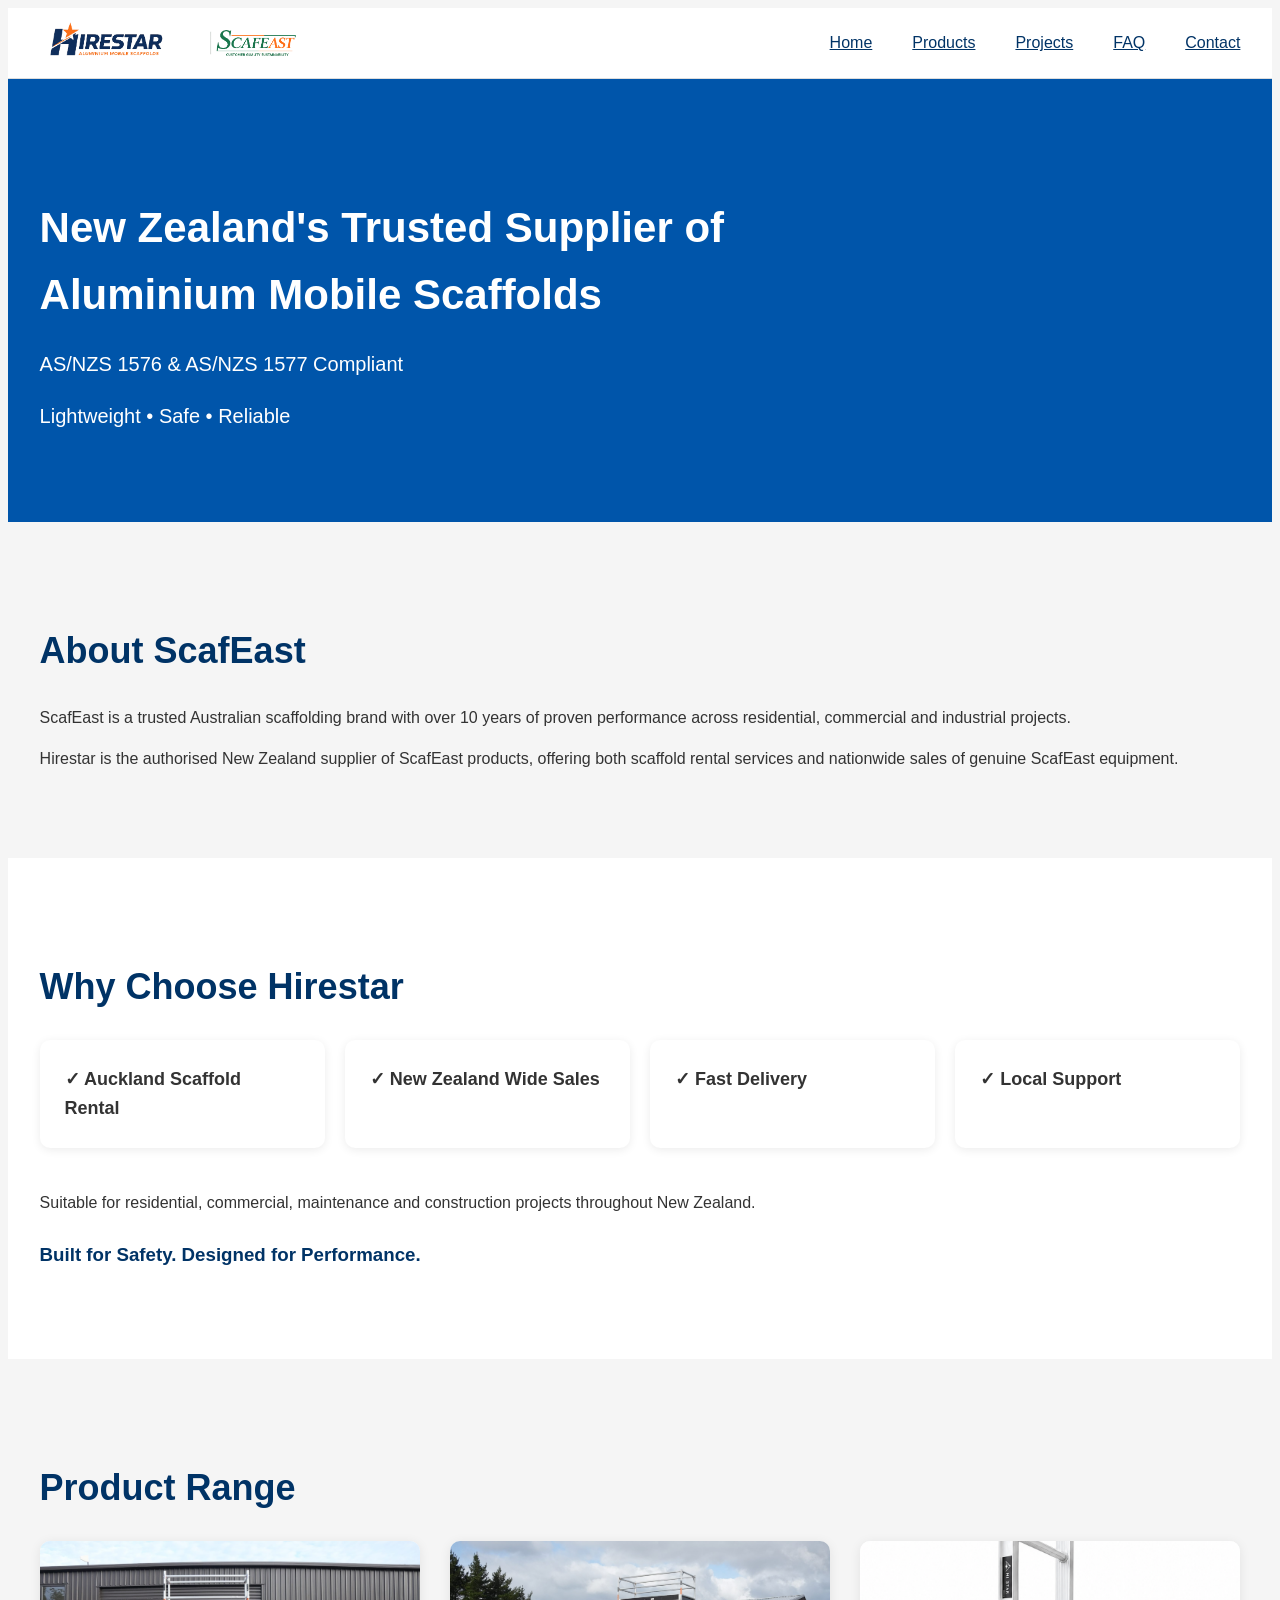
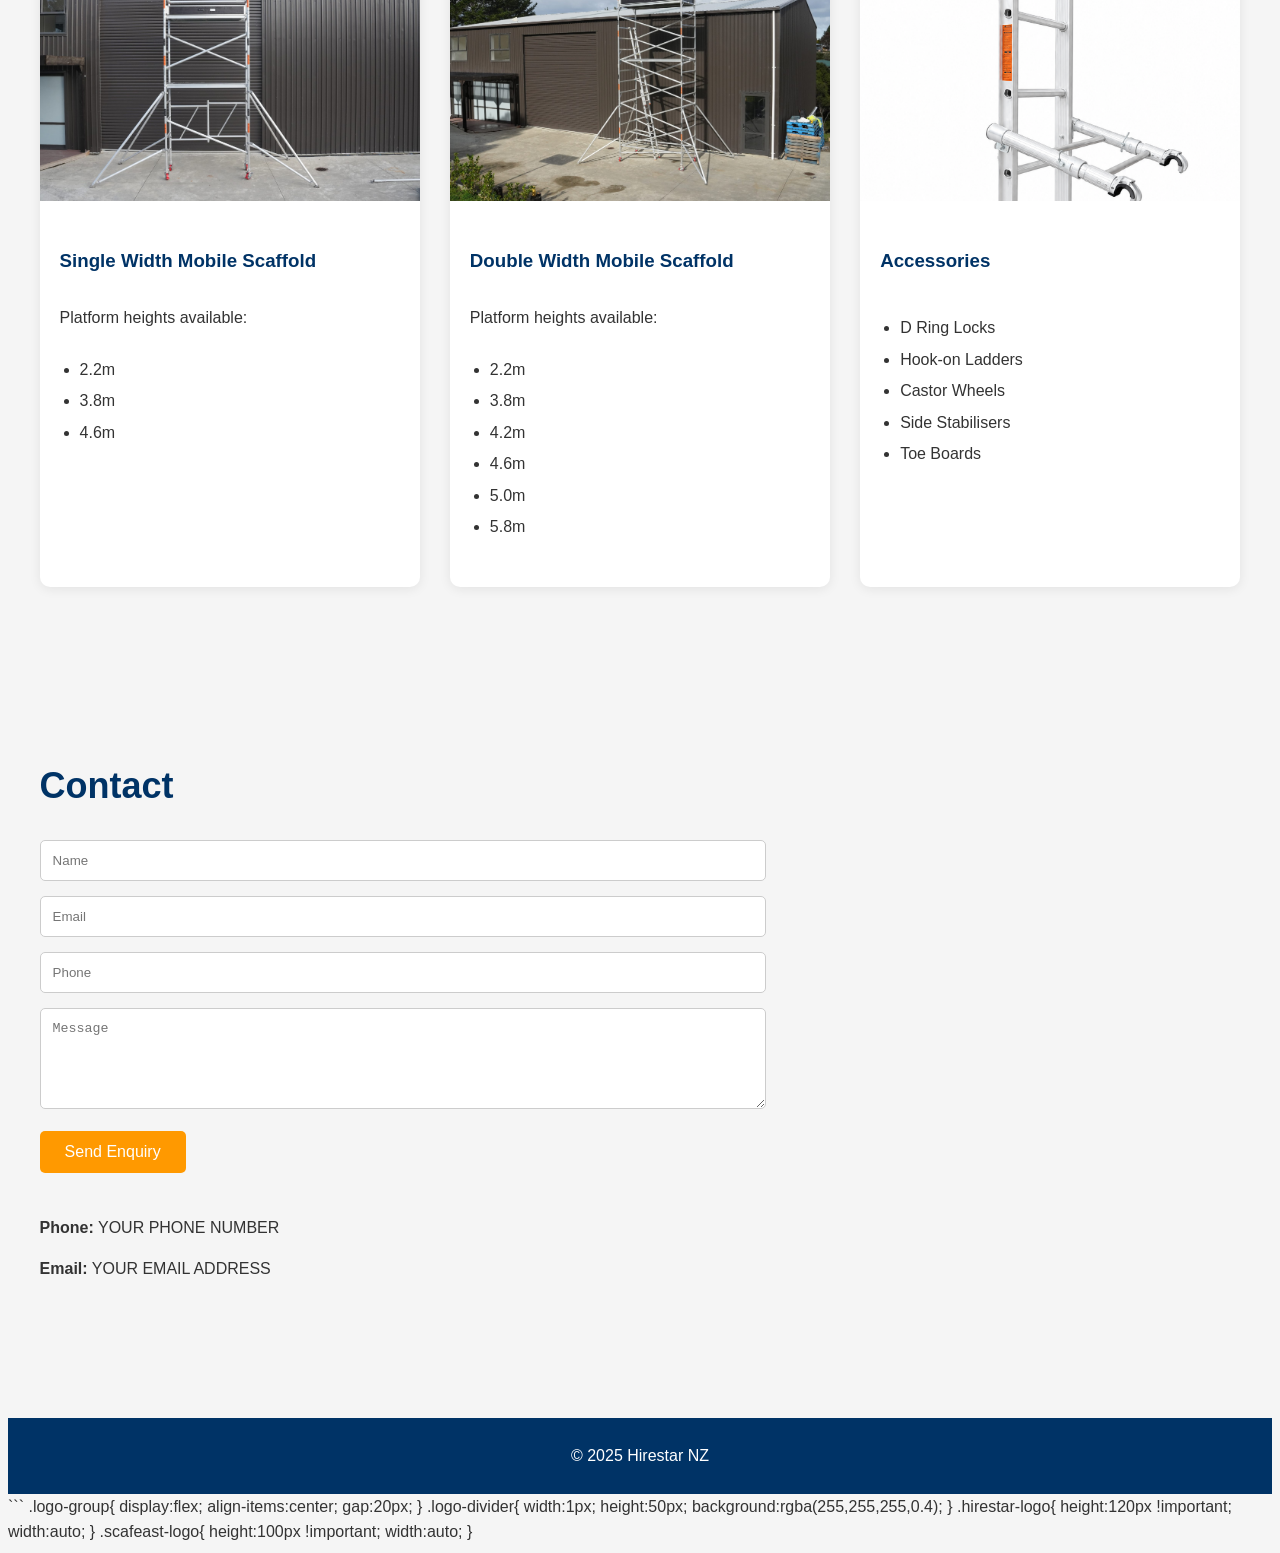
==== index.html @ b9e348c0 "Update index.html" ====
<!DOCTYPE html>
<html lang="en">
<head>
<meta charset="UTF-8">
<meta name="viewport" content="width=device-width, initial-scale=1.0">

<title>Hirestar NZ | Aluminium Mobile Scaffolds</title>

<link rel="stylesheet" href="style.css">

</head>

<body>

<header>
    <div class="container">

       <div class="logo-group">
    <img src="images/Hirestar-logo.png"
         alt="Hirestar"
         class="hirestar-logo">

    <div class="logo-divider"></div>

    <img src="images/ScafEast-logo.png"
         alt="ScafEast"
         class="scafeast-logo">
</div>

        <nav>
            <a href="index.html">Home</a>
            <a href="products-services.html">Products</a>
            <a href="projects.html">Projects</a>
            <a href="faq.html">FAQ</a>
            <a href="contact.html">Contact</a>
        </nav>

    </div>
</header>

<section class="hero">
    <div class="container">

        <h1>
            New Zealand's Trusted Supplier of Aluminium Mobile Scaffolds
        </h1>

        <p>
            AS/NZS 1576 & AS/NZS 1577 Compliant
        </p>

        <p>
            Lightweight • Safe • Reliable
        </p>

    </div>
</section>

<section class="section">

    <div class="container">

        <h2>About ScafEast</h2>

        <p>
            ScafEast is a trusted Australian scaffolding brand with over
            10 years of proven performance across residential,
            commercial and industrial projects.
        </p>

        <p>
            Hirestar is the authorised New Zealand supplier of
            ScafEast products, offering both scaffold rental services
            and nationwide sales of genuine ScafEast equipment.
        </p>

    </div>

</section>

<section class="section light">

    <div class="container">

        <h2>Why Choose Hirestar</h2>

        <div class="card-grid">

            <div class="card">
                ✓ Auckland Scaffold Rental
            </div>

            <div class="card">
                ✓ New Zealand Wide Sales
            </div>

            <div class="card">
                ✓ Fast Delivery
            </div>

            <div class="card">
                ✓ Local Support
            </div>

        </div>

        <br>

        <p>
            Suitable for residential, commercial,
            maintenance and construction projects
            throughout New Zealand.
        </p>

        <h3>
            Built for Safety. Designed for Performance.
        </h3>

    </div>

</section>

<section class="section">

    <div class="container">

        <h2>Product Range</h2>

        <div class="product-grid">

            <div class="product-card">

                <img src="Single Width Mobile Scaffolds.jpg"
                     alt="Single Width Mobile Scaffold">

                <h3>Single Width Mobile Scaffold</h3>

                <p>Platform heights available:</p>

                <ul>
                    <li>2.2m</li>
                    <li>3.8m</li>
                    <li>4.6m</li>
                </ul>

            </div>

            <div class="product-card">

                <img src="Double Width Mobile Scaffolds.jpg"
                     alt="Double Width Mobile Scaffold">

                <h3>Double Width Mobile Scaffold</h3>

                <p>Platform heights available:</p>

                <ul>
                    <li>2.2m</li>
                    <li>3.8m</li>
                    <li>4.2m</li>
                    <li>4.6m</li>
                    <li>5.0m</li>
                    <li>5.8m</li>
                </ul>

            </div>

            <div class="product-card">

                <img src="Scaffold Accessories.png"
                     alt="Scaffold Accessories">

                <h3>Accessories</h3>

                <ul>
                    <li>D Ring Locks</li>
                    <li>Hook-on Ladders</li>
                    <li>Castor Wheels</li>
                    <li>Side Stabilisers</li>
                    <li>Toe Boards</li>
                </ul>

            </div>

        </div>

    </div>

</section>

<section class="section">

    <div class="container">

        <h2>Contact</h2>

        <form>

            <input type="text"
                   placeholder="Name">

            <input type="email"
                   placeholder="Email">

            <input type="tel"
                   placeholder="Phone">

            <textarea
                rows="5"
                placeholder="Message"></textarea>

            <button type="submit">
                Send Enquiry
            </button>

        </form>

        <br>

        <p><strong>Phone:</strong> YOUR PHONE NUMBER</p>

        <p><strong>Email:</strong> YOUR EMAIL ADDRESS</p>

    </div>

</section>

<footer>
    <div class="container">
        © 2025 Hirestar NZ
    </div>
</footer>

</body>
</html>
```
.logo-group{
    display:flex;
    align-items:center;
    gap:20px;
}

.logo-divider{
    width:1px;
    height:50px;
    background:rgba(255,255,255,0.4);
}

.hirestar-logo{
    height:120px !important;
    width:auto;
}

.scafeast-logo{
    height:100px !important;
    width:auto;
}
---- style.css ----
```css
*{
    margin:0;
    padding:0;
    box-sizing:border-box;
}

body{
    font-family:Arial, Helvetica, sans-serif;
    background:#f5f5f5;
    color:#333;
    line-height:1.6;
}

.container{
    width:95%;
    max-width:1400px;
    margin:auto;
}

/* HEADER */

header{
    background:white;
    border-bottom:1px solid #ddd;
}

header .container{
    display:flex;
    justify-content:space-between;
    align-items:center;
    flex-wrap:wrap;
    header .container{
    padding-left:0;
}
}


.logo-group{
    display:flex;
    align-items:center;
    gap:20px;
}

.logo-divider{
    width:1px;
    height:50px;
    background:rgba(255,255,255,0.4);
}

.hirestar-logo{
    height:70px;
    width:auto;
}

.scafeast-logo{
    height:60px;
    width:auto;
}
nav{
    display:flex;
    gap:40px;
    margin-left:auto;
}

nav a{
    color:#003366;
}

nav a:hover{
    color:#ff9900;
}

/* HERO */

.hero{
    background:#0055aa;
    color:white;
    padding:80px 0;
}

.hero h1{
    font-size:42px;
    margin-bottom:20px;
    max-width:900px;
}

.hero p{
    font-size:20px;
    margin-bottom:10px;
}

/* SECTIONS */

.section{
    padding:70px 0;
}

.section h2{
    font-size:36px;
    margin-bottom:25px;
    color:#003366;
}

.section h3{
    margin-top:25px;
    color:#003366;
}

.light{
    background:white;
}

/* WHY CHOOSE */

.card-grid{
    display:grid;
    grid-template-columns:repeat(auto-fit,minmax(240px,1fr));
    gap:20px;
    margin-top:25px;
}

.card{
    background:white;
    padding:25px;
    border-radius:10px;
    box-shadow:0 2px 10px rgba(0,0,0,.08);
    font-size:18px;
    font-weight:bold;
}

/* PRODUCTS */

.product-grid{
    display:grid;
    grid-template-columns:repeat(auto-fit,minmax(320px,1fr));
    gap:30px;
}

.product-card{
    background:white;
    border-radius:10px;
    overflow:hidden;
    box-shadow:0 2px 12px rgba(0,0,0,.08);
}

.product-card img{
    width:100%;
    height:260px;
    object-fit:cover;
    display:block;
}

.product-card h3{
    padding:20px 20px 10px;
}

.product-card p{
    padding:0 20px;
}

.product-card ul{
    padding:10px 40px 25px;
}

.product-card li{
    margin-bottom:6px;
}

/* CONTACT */

form{
    max-width:700px;
}

input,
textarea{
    width:100%;
    padding:12px;
    margin-bottom:15px;
    border:1px solid #ccc;
    border-radius:5px;
}

button{
    background:#ff9900;
    color:white;
    border:none;
    padding:12px 25px;
    border-radius:5px;
    cursor:pointer;
    font-size:16px;
}

button:hover{
    background:#e68a00;
}

/* FOOTER */

footer{
    background:#003366;
    color:white;
    text-align:center;
    padding:25px;
    margin-top:50px;
}

/* MOBILE */

@media(max-width:768px){

    header .container{
        flex-direction:column;
        gap:15px;
    }

    nav{
        flex-wrap:wrap;
        justify-content:center;
    }

    .hero{
        padding:60px 0;
    }

    .hero h1{
        font-size:30px;
    }

    .hero p{
        font-size:18px;
    }

    .section h2{
        font-size:28px;
    }

    .logo img{
        height:55px;
    }

}
```
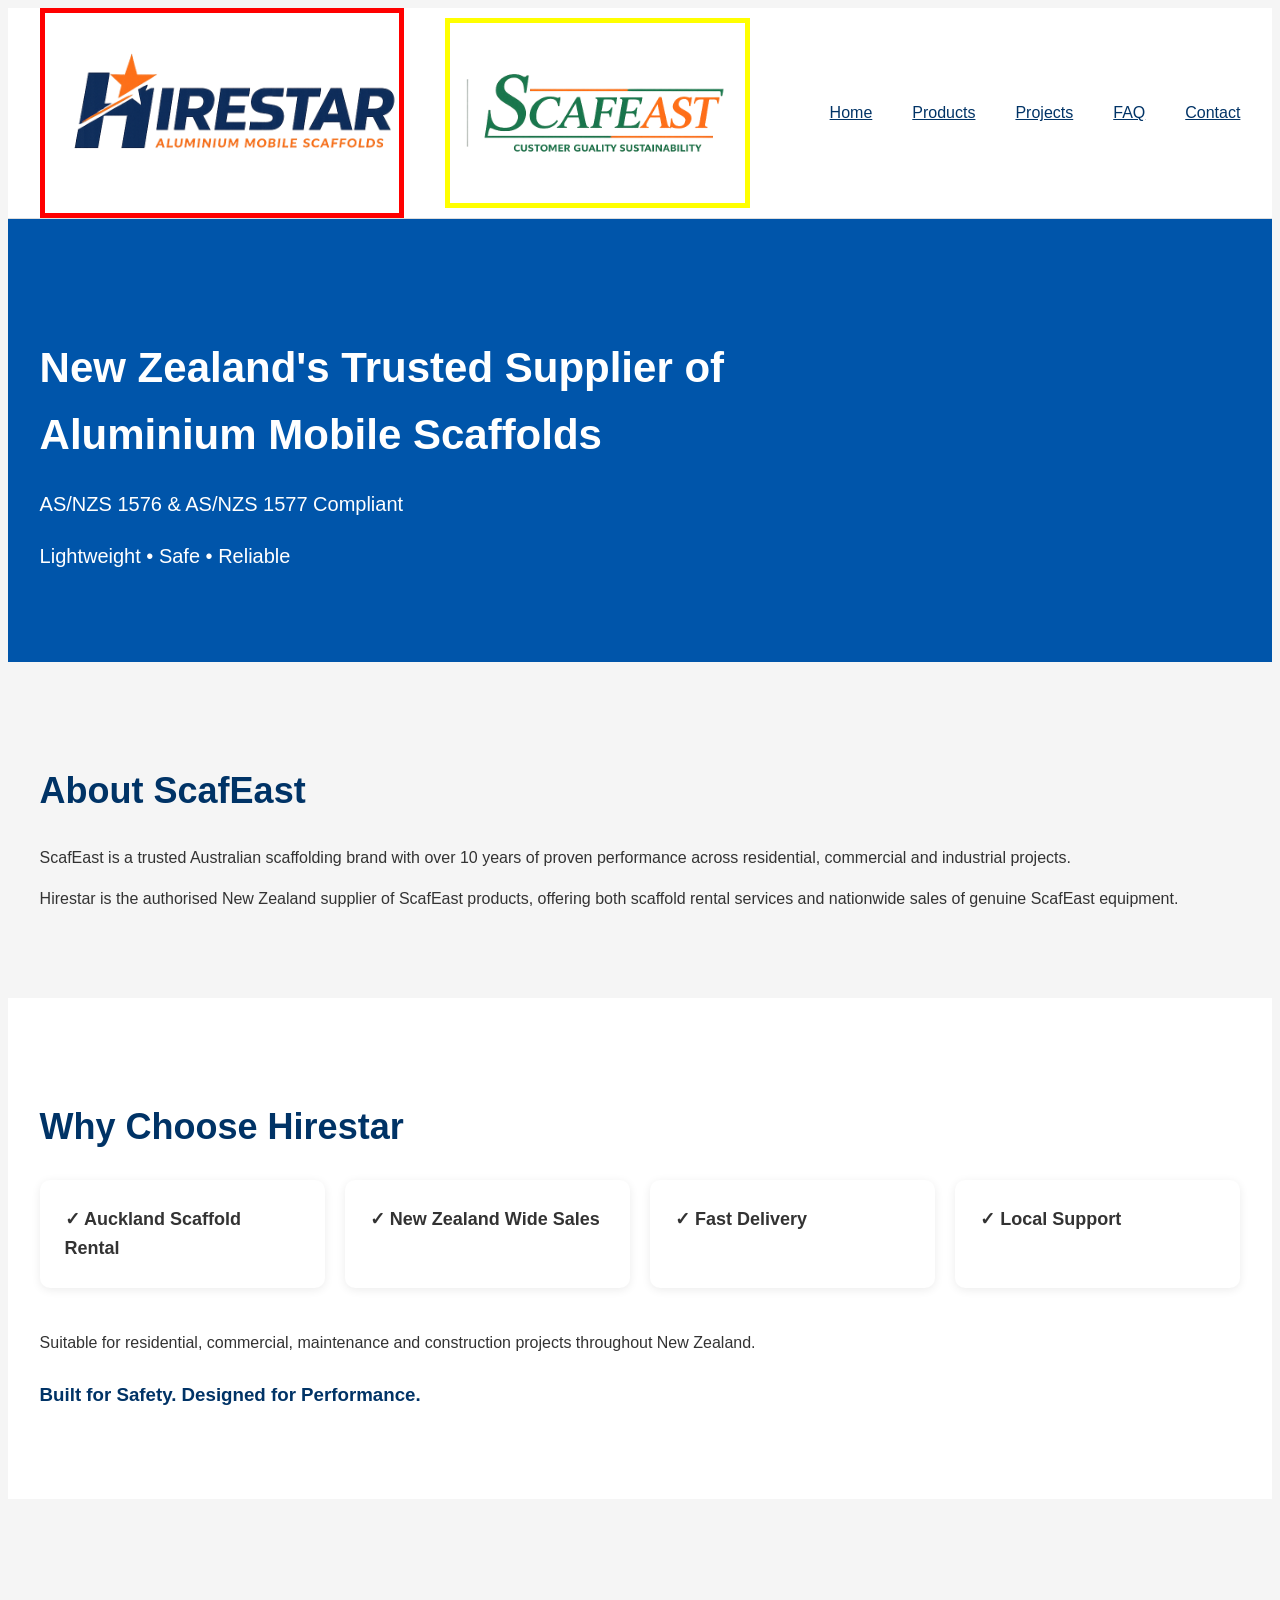
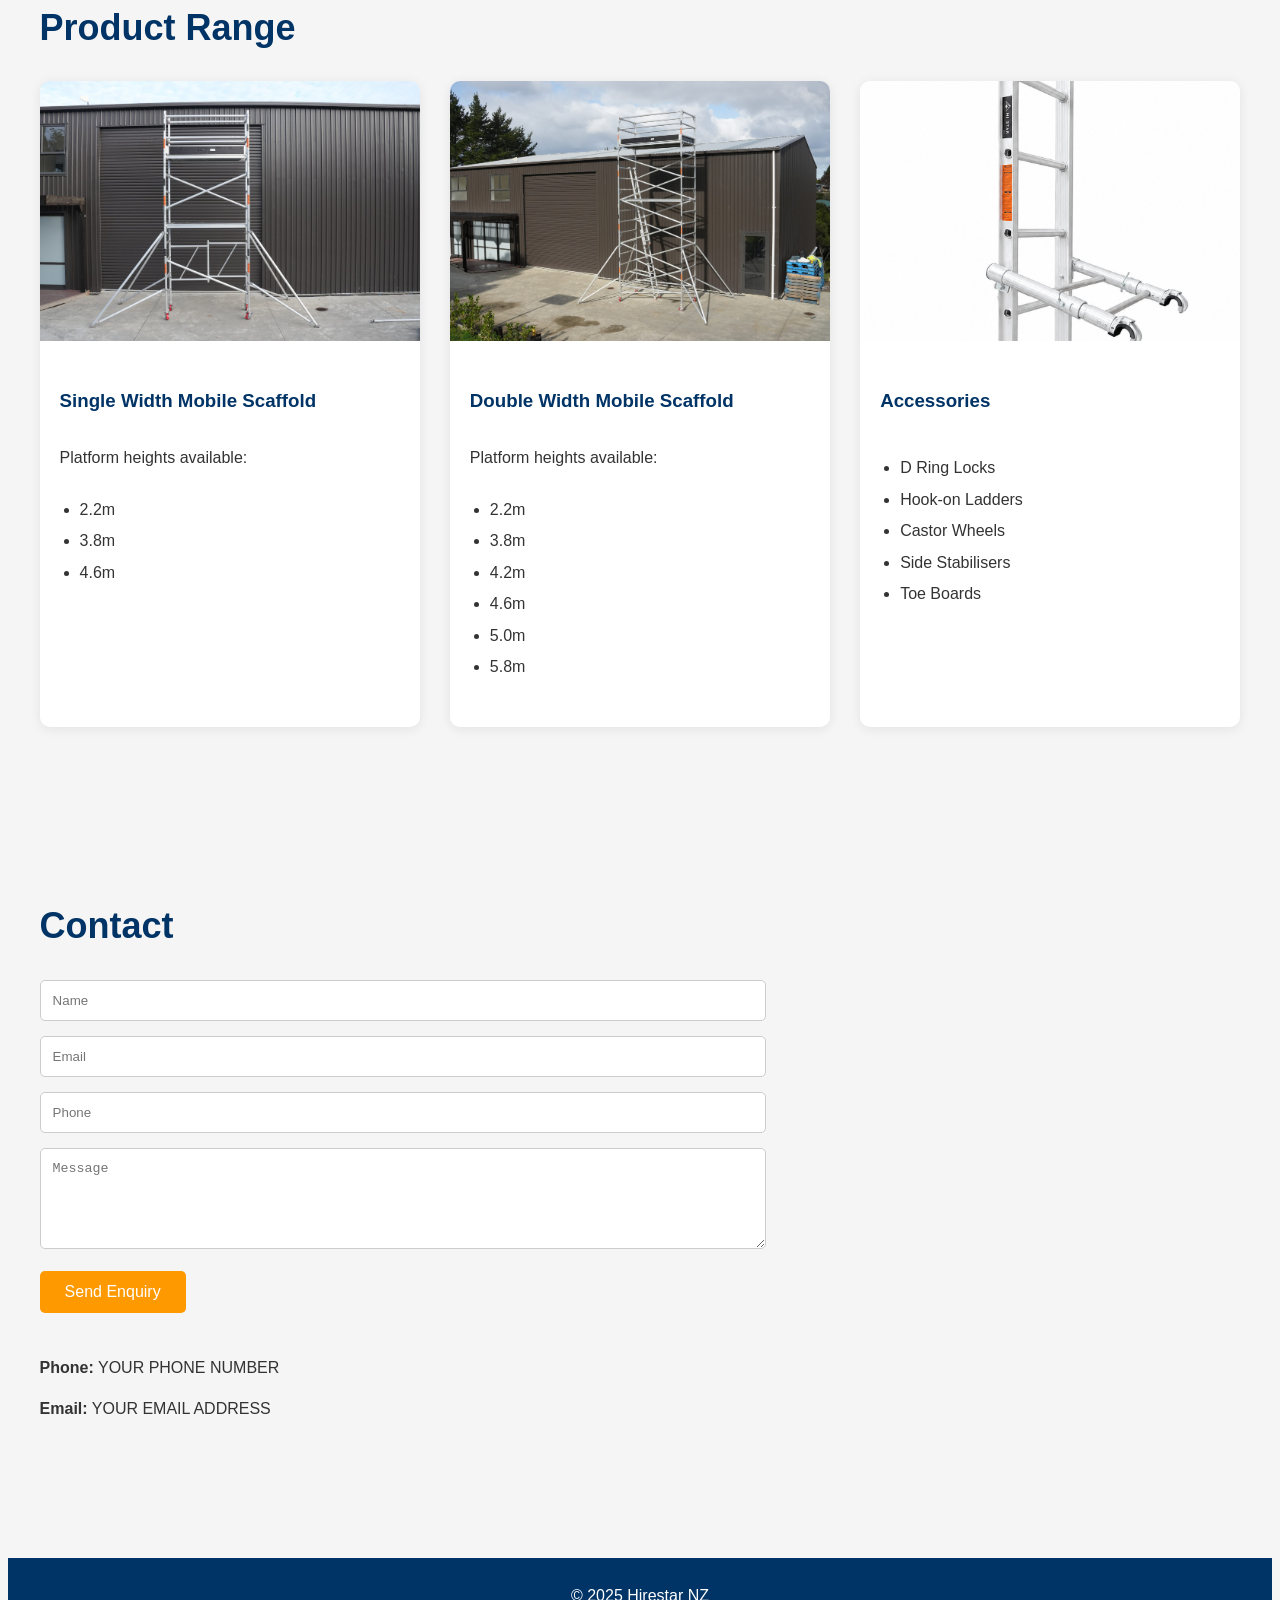
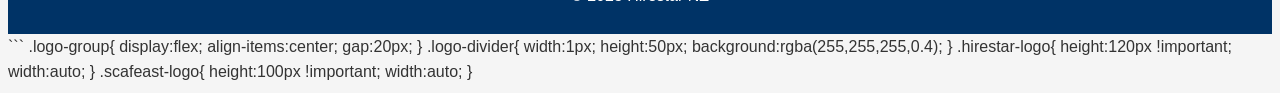
==== commit d4ef5cc8: "Update index.html" ====
--- a/index.html
+++ b/index.html
@@ -18,14 +18,16 @@
 
        <div class="logo-group">
     <img src="images/Hirestar-logo.png"
-         alt="Hirestar"
-         class="hirestar-logo">
+     alt="Hirestar"
+     class="hirestar-logo"
+     style="height:200px;border:5px solid red;">
 
     <div class="logo-divider"></div>
 
     <img src="images/ScafEast-logo.png"
-         alt="ScafEast"
-         class="scafeast-logo">
+     alt="ScafEast"
+     class="scafeast-logo"
+     style="height:180px;border:5px solid yellow;">
 </div>
 
         <nav>
--- a/style.css
+++ b/style.css
@@ -242,3 +242,26 @@
 
 }
 ```
+/* Logo Group */
+
+.logo-group{
+    display:flex;
+    align-items:center;
+    gap:20px;
+}
+
+.logo-divider{
+    width:1px;
+    height:60px;
+    background:rgba(255,255,255,0.5);
+}
+
+.hirestar-logo{
+    height:90px;
+    width:auto;
+}
+
+.scafeast-logo{
+    height:80px;
+    width:auto;
+}
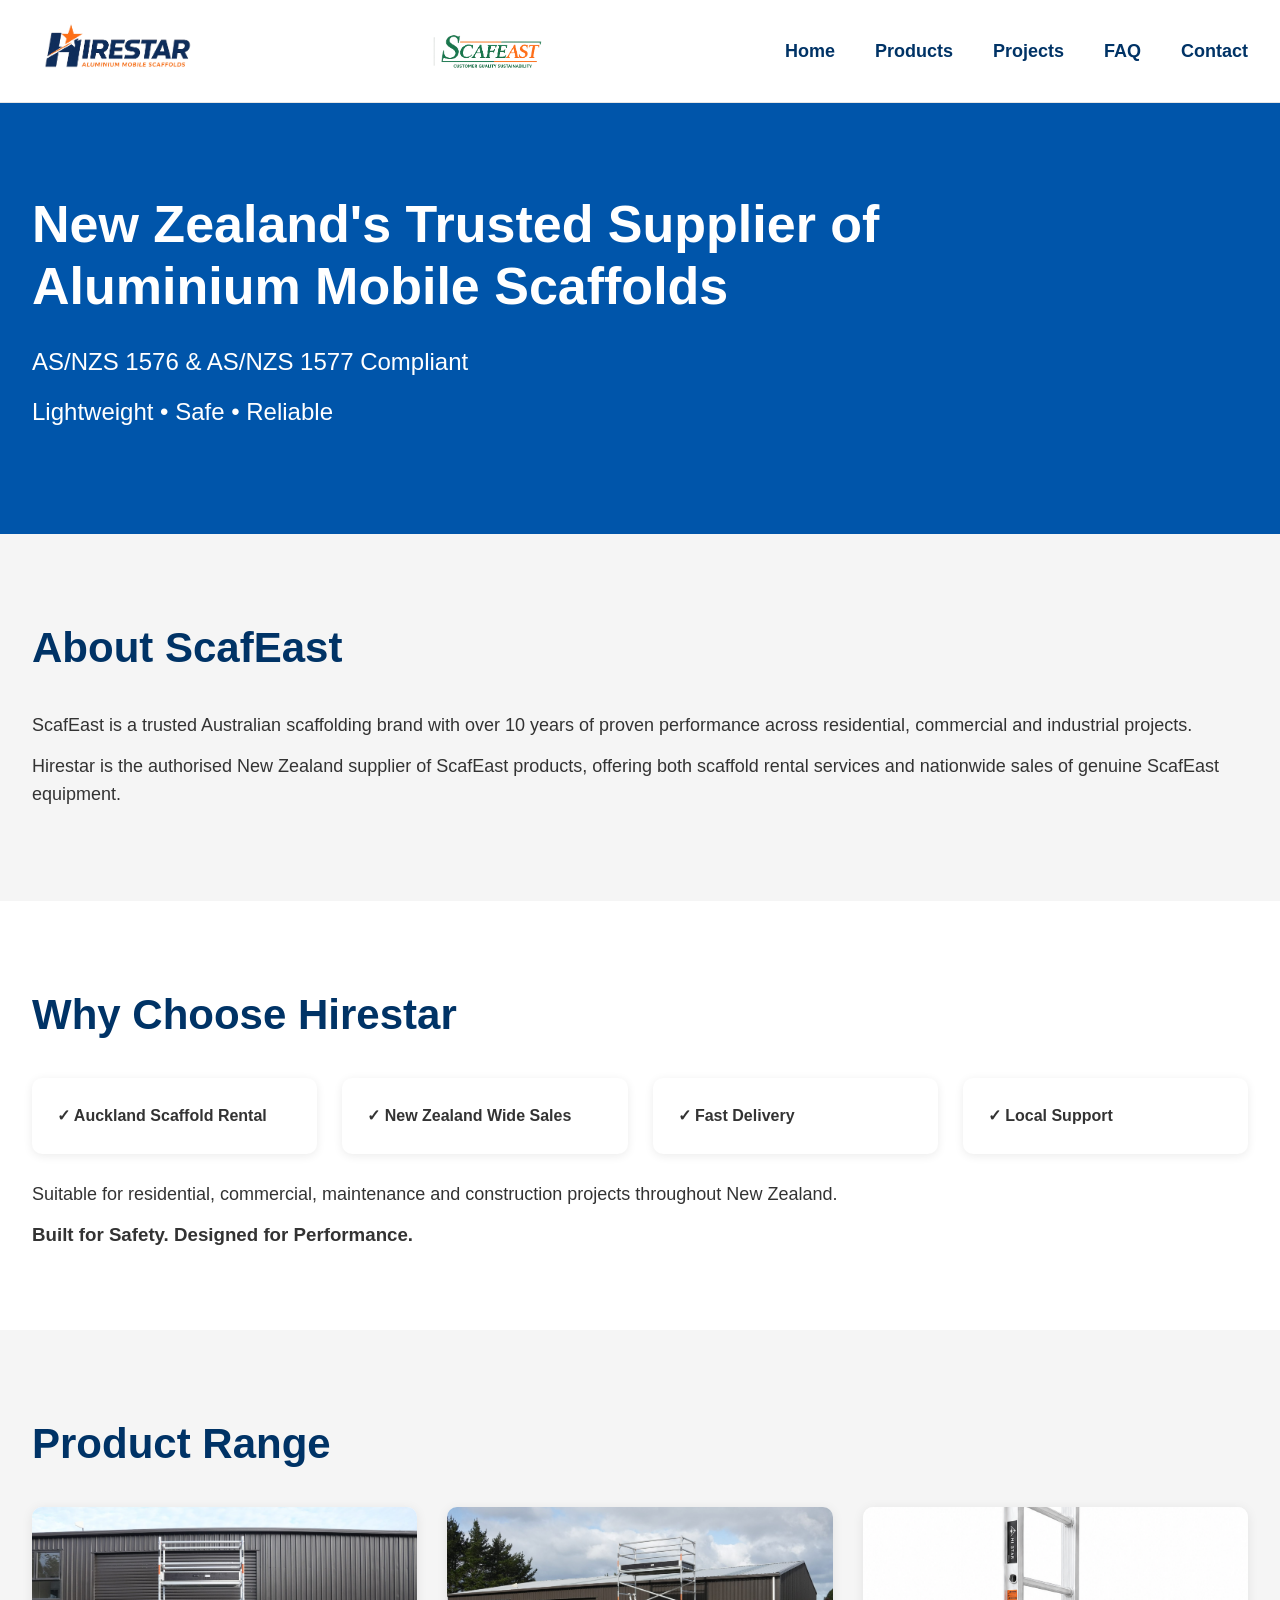
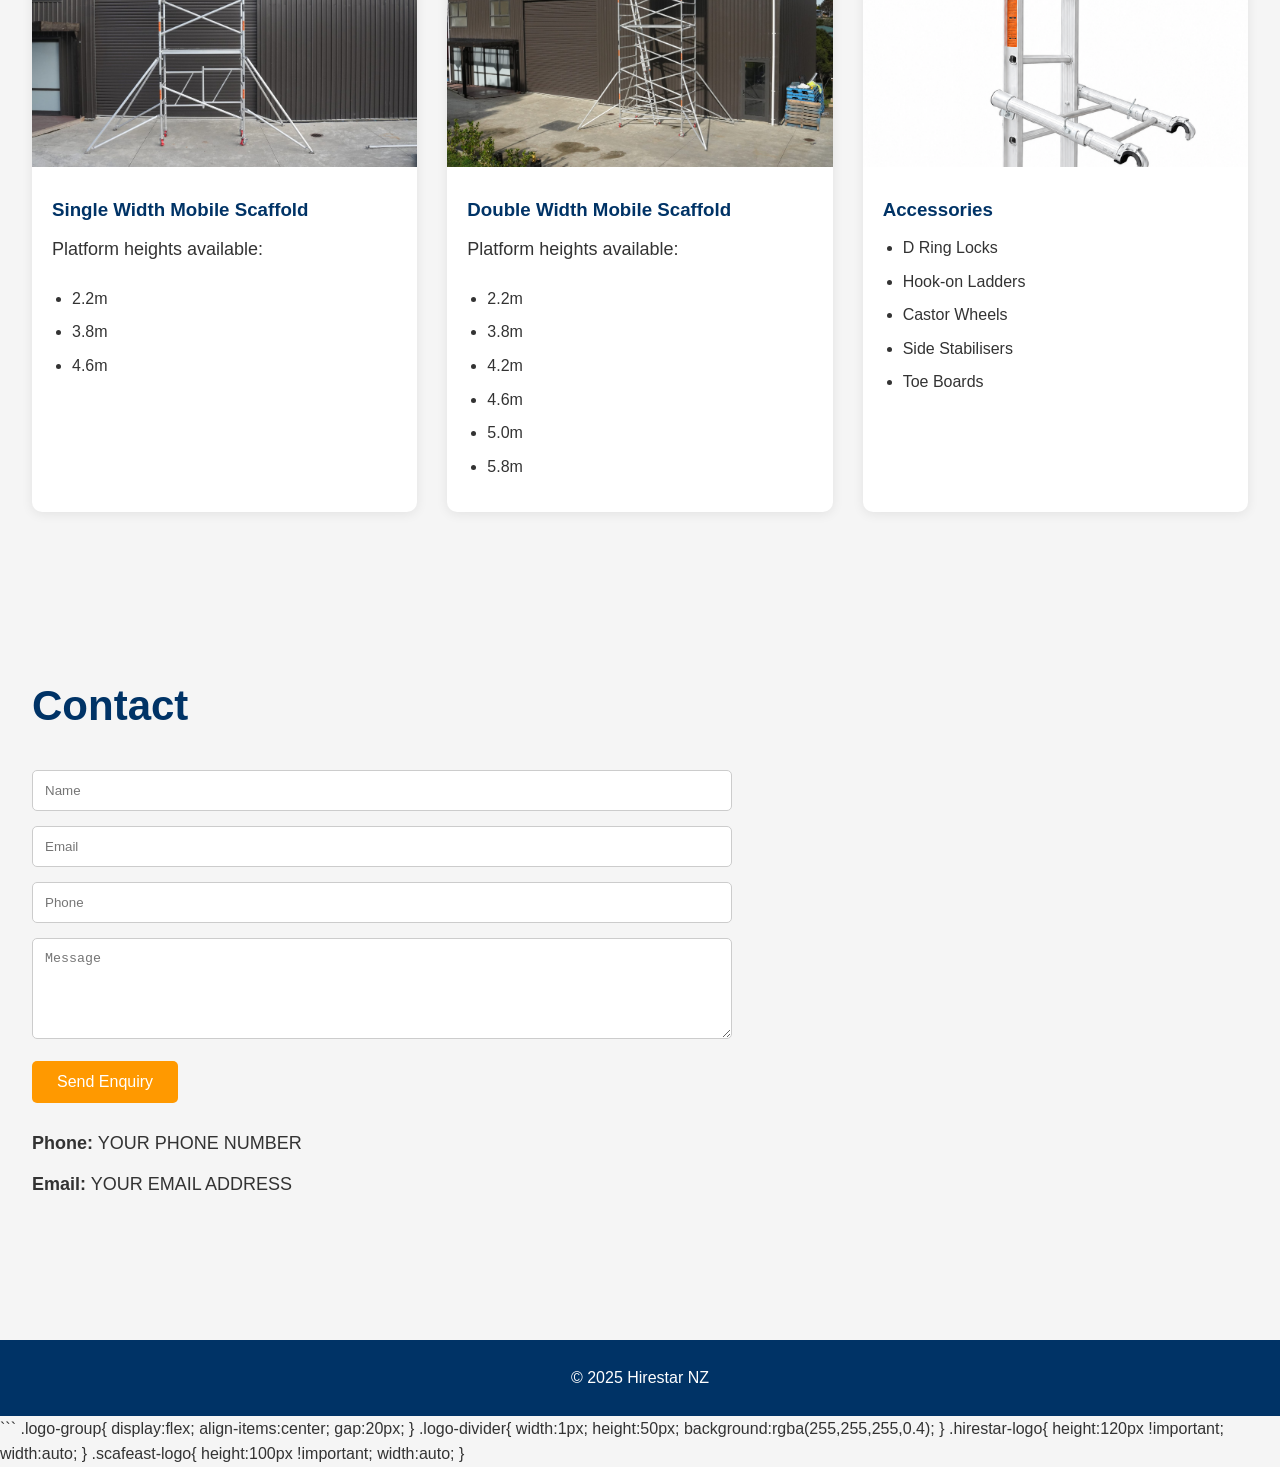
==== commit 62fd37f5: "Update index.html" ====
--- a/index.html
+++ b/index.html
@@ -20,14 +20,13 @@
     <img src="images/Hirestar-logo.png"
      alt="Hirestar"
      class="hirestar-logo"
-     style="height:200px;border:5px solid red;">
 
     <div class="logo-divider"></div>
 
     <img src="images/ScafEast-logo.png"
      alt="ScafEast"
      class="scafeast-logo"
-     style="height:180px;border:5px solid yellow;">
+
 </div>
 
         <nav>
--- a/style.css
+++ b/style.css
@@ -1,4 +1,3 @@
-```css
 *{
     margin:0;
     padding:0;
@@ -14,110 +13,122 @@
 
 .container{
     width:95%;
-    max-width:1400px;
-    margin:auto;
-}
-
-/* HEADER */
+    max-width:1600px;
+    margin:0 auto;
+}
+
+/* =====================
+   HEADER
+===================== */
 
 header{
-    background:white;
-    border-bottom:1px solid #ddd;
+    background:#ffffff;
+    border-bottom:1px solid #e5e5e5;
+    padding:6px 0;
 }
 
 header .container{
     display:flex;
+    align-items:center;
     justify-content:space-between;
-    align-items:center;
-    flex-wrap:wrap;
-    header .container{
-    padding-left:0;
-}
-}
-
+}
 
 .logo-group{
     display:flex;
     align-items:center;
-    gap:20px;
+    gap:15px;
+}
+
+.hirestar-logo{
+    height:90px;
+    width:auto;
+}
+
+.scafeast-logo{
+    height:75px;
+    width:auto;
 }
 
 .logo-divider{
     width:1px;
     height:50px;
-    background:rgba(255,255,255,0.4);
-}
-
-.hirestar-logo{
-    height:70px;
-    width:auto;
-}
-
-.scafeast-logo{
-    height:60px;
-    width:auto;
-}
+    background:#cccccc;
+}
+
+/* =====================
+   NAVIGATION
+===================== */
+
 nav{
     display:flex;
     gap:40px;
-    margin-left:auto;
 }
 
 nav a{
     color:#003366;
+    text-decoration:none;
+    font-weight:600;
+    font-size:18px;
 }
 
 nav a:hover{
     color:#ff9900;
 }
 
-/* HERO */
+/* =====================
+   HERO
+===================== */
 
 .hero{
     background:#0055aa;
     color:white;
+    padding:90px 0;
+}
+
+.hero h1{
+    font-size:52px;
+    line-height:1.2;
+    margin-bottom:25px;
+    max-width:900px;
+}
+
+.hero p{
+    font-size:24px;
+    margin-bottom:12px;
+}
+
+/* =====================
+   CONTENT SECTIONS
+===================== */
+
+.section{
     padding:80px 0;
 }
 
-.hero h1{
+.section h2{
     font-size:42px;
-    margin-bottom:20px;
-    max-width:900px;
-}
-
-.hero p{
-    font-size:20px;
-    margin-bottom:10px;
-}
-
-/* SECTIONS */
-
-.section{
-    padding:70px 0;
-}
-
-.section h2{
-    font-size:36px;
-    margin-bottom:25px;
     color:#003366;
-}
-
-.section h3{
-    margin-top:25px;
-    color:#003366;
+    margin-bottom:30px;
+}
+
+.section p{
+    font-size:18px;
+    margin-bottom:12px;
 }
 
 .light{
     background:white;
 }
 
-/* WHY CHOOSE */
+/* =====================
+   WHY CHOOSE US
+===================== */
 
 .card-grid{
     display:grid;
-    grid-template-columns:repeat(auto-fit,minmax(240px,1fr));
-    gap:20px;
-    margin-top:25px;
+    grid-template-columns:repeat(auto-fit,minmax(250px,1fr));
+    gap:25px;
+    margin-top:30px;
 }
 
 .card{
@@ -125,11 +136,12 @@
     padding:25px;
     border-radius:10px;
     box-shadow:0 2px 10px rgba(0,0,0,.08);
-    font-size:18px;
-    font-weight:bold;
-}
-
-/* PRODUCTS */
+    font-weight:600;
+}
+
+/* =====================
+   PRODUCTS
+===================== */
 
 .product-grid{
     display:grid;
@@ -148,26 +160,28 @@
     width:100%;
     height:260px;
     object-fit:cover;
-    display:block;
 }
 
 .product-card h3{
+    color:#003366;
     padding:20px 20px 10px;
 }
 
 .product-card p{
-    padding:0 20px;
+    padding:0 20px 10px;
 }
 
 .product-card ul{
-    padding:10px 40px 25px;
+    padding:0 40px 25px;
 }
 
 .product-card li{
-    margin-bottom:6px;
-}
-
-/* CONTACT */
+    margin-bottom:8px;
+}
+
+/* =====================
+   CONTACT
+===================== */
 
 form{
     max-width:700px;
@@ -177,9 +191,9 @@
 textarea{
     width:100%;
     padding:12px;
-    margin-bottom:15px;
     border:1px solid #ccc;
     border-radius:5px;
+    margin-bottom:15px;
 }
 
 button{
@@ -196,7 +210,9 @@
     background:#e68a00;
 }
 
-/* FOOTER */
+/* =====================
+   FOOTER
+===================== */
 
 footer{
     background:#003366;
@@ -206,7 +222,9 @@
     margin-top:50px;
 }
 
-/* MOBILE */
+/* =====================
+   MOBILE
+===================== */
 
 @media(max-width:768px){
 
@@ -218,6 +236,19 @@
     nav{
         flex-wrap:wrap;
         justify-content:center;
+        gap:20px;
+    }
+
+    .hirestar-logo{
+        height:65px;
+    }
+
+    .scafeast-logo{
+        height:55px;
+    }
+
+    .logo-divider{
+        height:35px;
     }
 
     .hero{
@@ -225,7 +256,7 @@
     }
 
     .hero h1{
-        font-size:30px;
+        font-size:34px;
     }
 
     .hero p{
@@ -233,35 +264,6 @@
     }
 
     .section h2{
-        font-size:28px;
-    }
-
-    .logo img{
-        height:55px;
-    }
-
-}
-```
-/* Logo Group */
-
-.logo-group{
-    display:flex;
-    align-items:center;
-    gap:20px;
-}
-
-.logo-divider{
-    width:1px;
-    height:60px;
-    background:rgba(255,255,255,0.5);
-}
-
-.hirestar-logo{
-    height:90px;
-    width:auto;
-}
-
-.scafeast-logo{
-    height:80px;
-    width:auto;
-}
+        font-size:30px;
+    }
+}
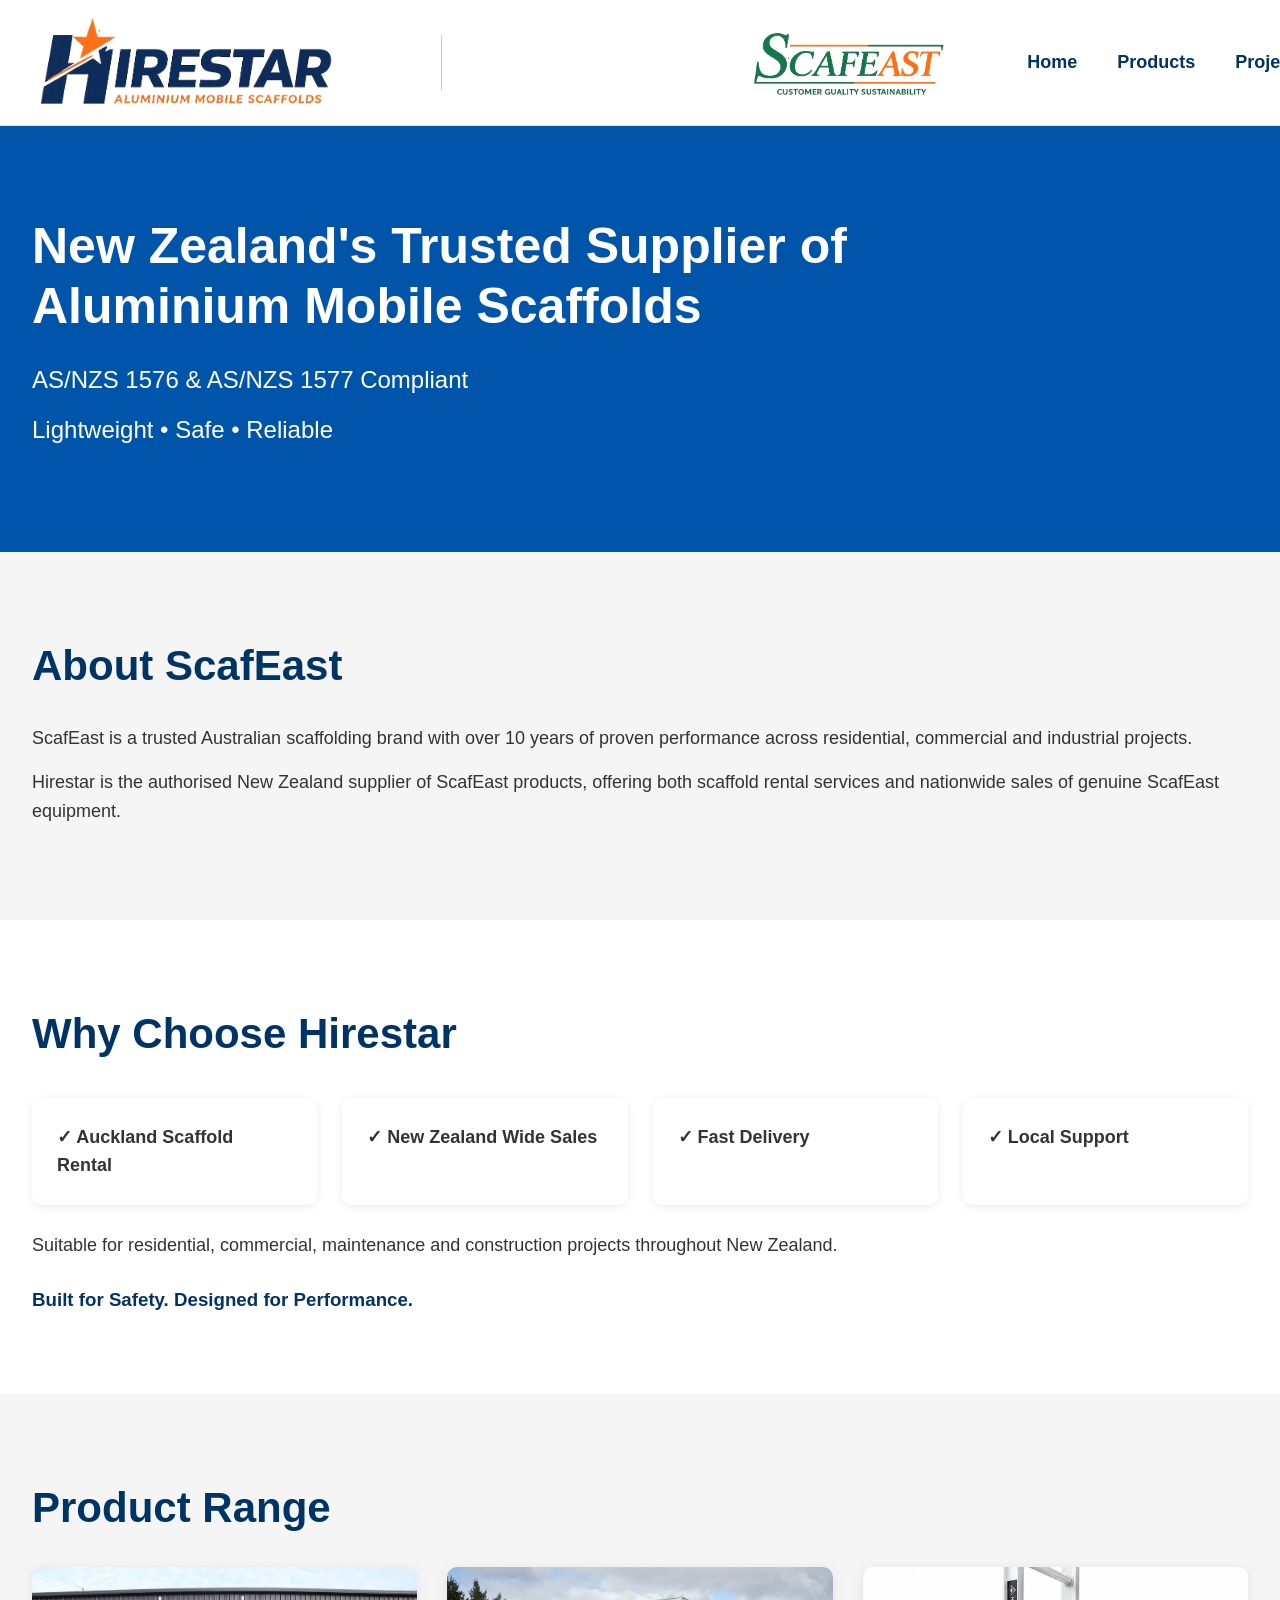
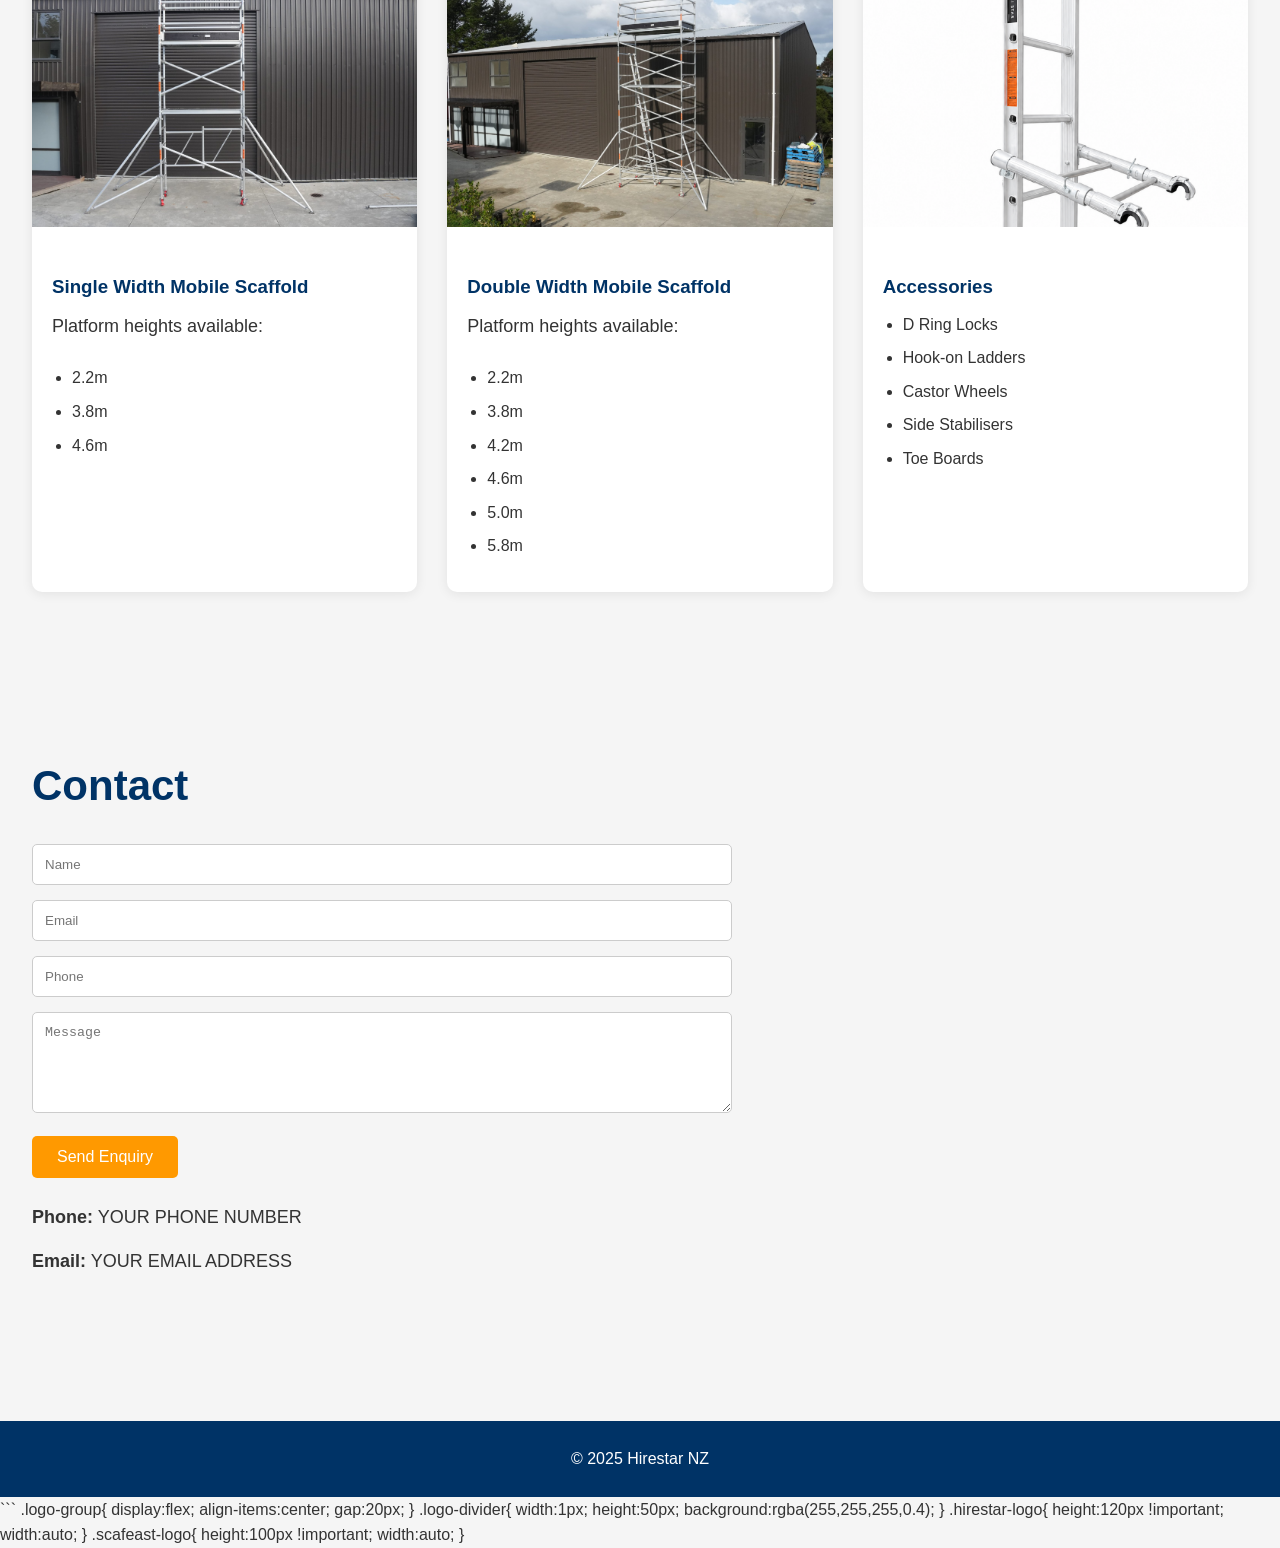
==== commit a3db94f7: "Update index.html" ====
--- a/index.html
+++ b/index.html
@@ -16,16 +16,19 @@
 <header>
     <div class="container">
 
-       <div class="logo-group">
+      <div class="logo-group">
+
     <img src="images/Hirestar-logo.png"
-     alt="Hirestar"
-     class="hirestar-logo"
+         alt="Hirestar"
+         class="hirestar-logo">
 
     <div class="logo-divider"></div>
 
+    <div style="width:100px;"></div>
+
     <img src="images/ScafEast-logo.png"
-     alt="ScafEast"
-     class="scafeast-logo"
+         alt="ScafEast"
+         class="scafeast-logo">
 
 </div>
 
--- a/style.css
+++ b/style.css
@@ -24,44 +24,47 @@
 header{
     background:#ffffff;
     border-bottom:1px solid #e5e5e5;
-    padding:6px 0;
+    padding:15px 0;
 }
 
 header .container{
     display:flex;
     align-items:center;
-    justify-content:space-between;
-}
+    justify-content:flex-start;
+}
+
+/* LOGOS */
 
 .logo-group{
     display:flex;
     align-items:center;
-    gap:15px;
+    gap:100px;
+    flex-shrink:0;
 }
 
 .hirestar-logo{
-    height:90px;
+    height:95px;
     width:auto;
 }
 
 .scafeast-logo{
-    height:75px;
+    height:70px;
     width:auto;
 }
 
 .logo-divider{
     width:1px;
-    height:50px;
+    height:55px;
     background:#cccccc;
-}
-
-/* =====================
-   NAVIGATION
-===================== */
+    margin:0 8px;
+}
+
+/* NAVIGATION */
 
 nav{
     display:flex;
     gap:40px;
+    margin-left:80px;
 }
 
 nav a{
@@ -69,6 +72,7 @@
     text-decoration:none;
     font-weight:600;
     font-size:18px;
+    transition:0.3s;
 }
 
 nav a:hover{
@@ -86,7 +90,7 @@
 }
 
 .hero h1{
-    font-size:52px;
+    font-size:50px;
     line-height:1.2;
     margin-bottom:25px;
     max-width:900px;
@@ -108,12 +112,17 @@
 .section h2{
     font-size:42px;
     color:#003366;
-    margin-bottom:30px;
+    margin-bottom:25px;
+}
+
+.section h3{
+    color:#003366;
+    margin-top:25px;
 }
 
 .section p{
     font-size:18px;
-    margin-bottom:12px;
+    margin-bottom:15px;
 }
 
 .light{
@@ -121,7 +130,7 @@
 }
 
 /* =====================
-   WHY CHOOSE US
+   WHY CHOOSE HIRESTAR
 ===================== */
 
 .card-grid{
@@ -136,6 +145,7 @@
     padding:25px;
     border-radius:10px;
     box-shadow:0 2px 10px rgba(0,0,0,.08);
+    font-size:18px;
     font-weight:600;
 }
 
@@ -160,6 +170,7 @@
     width:100%;
     height:260px;
     object-fit:cover;
+    display:block;
 }
 
 .product-card h3{
@@ -180,7 +191,7 @@
 }
 
 /* =====================
-   CONTACT
+   CONTACT FORM
 ===================== */
 
 form{
@@ -191,9 +202,9 @@
 textarea{
     width:100%;
     padding:12px;
+    margin-bottom:15px;
     border:1px solid #ccc;
     border-radius:5px;
-    margin-bottom:15px;
 }
 
 button{
@@ -230,25 +241,30 @@
 
     header .container{
         flex-direction:column;
-        gap:15px;
+        align-items:center;
+    }
+
+    .logo-group{
+        margin-bottom:15px;
     }
 
     nav{
+        margin-left:0;
         flex-wrap:wrap;
         justify-content:center;
         gap:20px;
     }
 
     .hirestar-logo{
-        height:65px;
+        height:70px;
     }
 
     .scafeast-logo{
-        height:55px;
+        height:60px;
     }
 
     .logo-divider{
-        height:35px;
+        height:40px;
     }
 
     .hero{
@@ -266,4 +282,8 @@
     .section h2{
         font-size:30px;
     }
-}
+
+    .section p{
+        font-size:16px;
+    }
+}
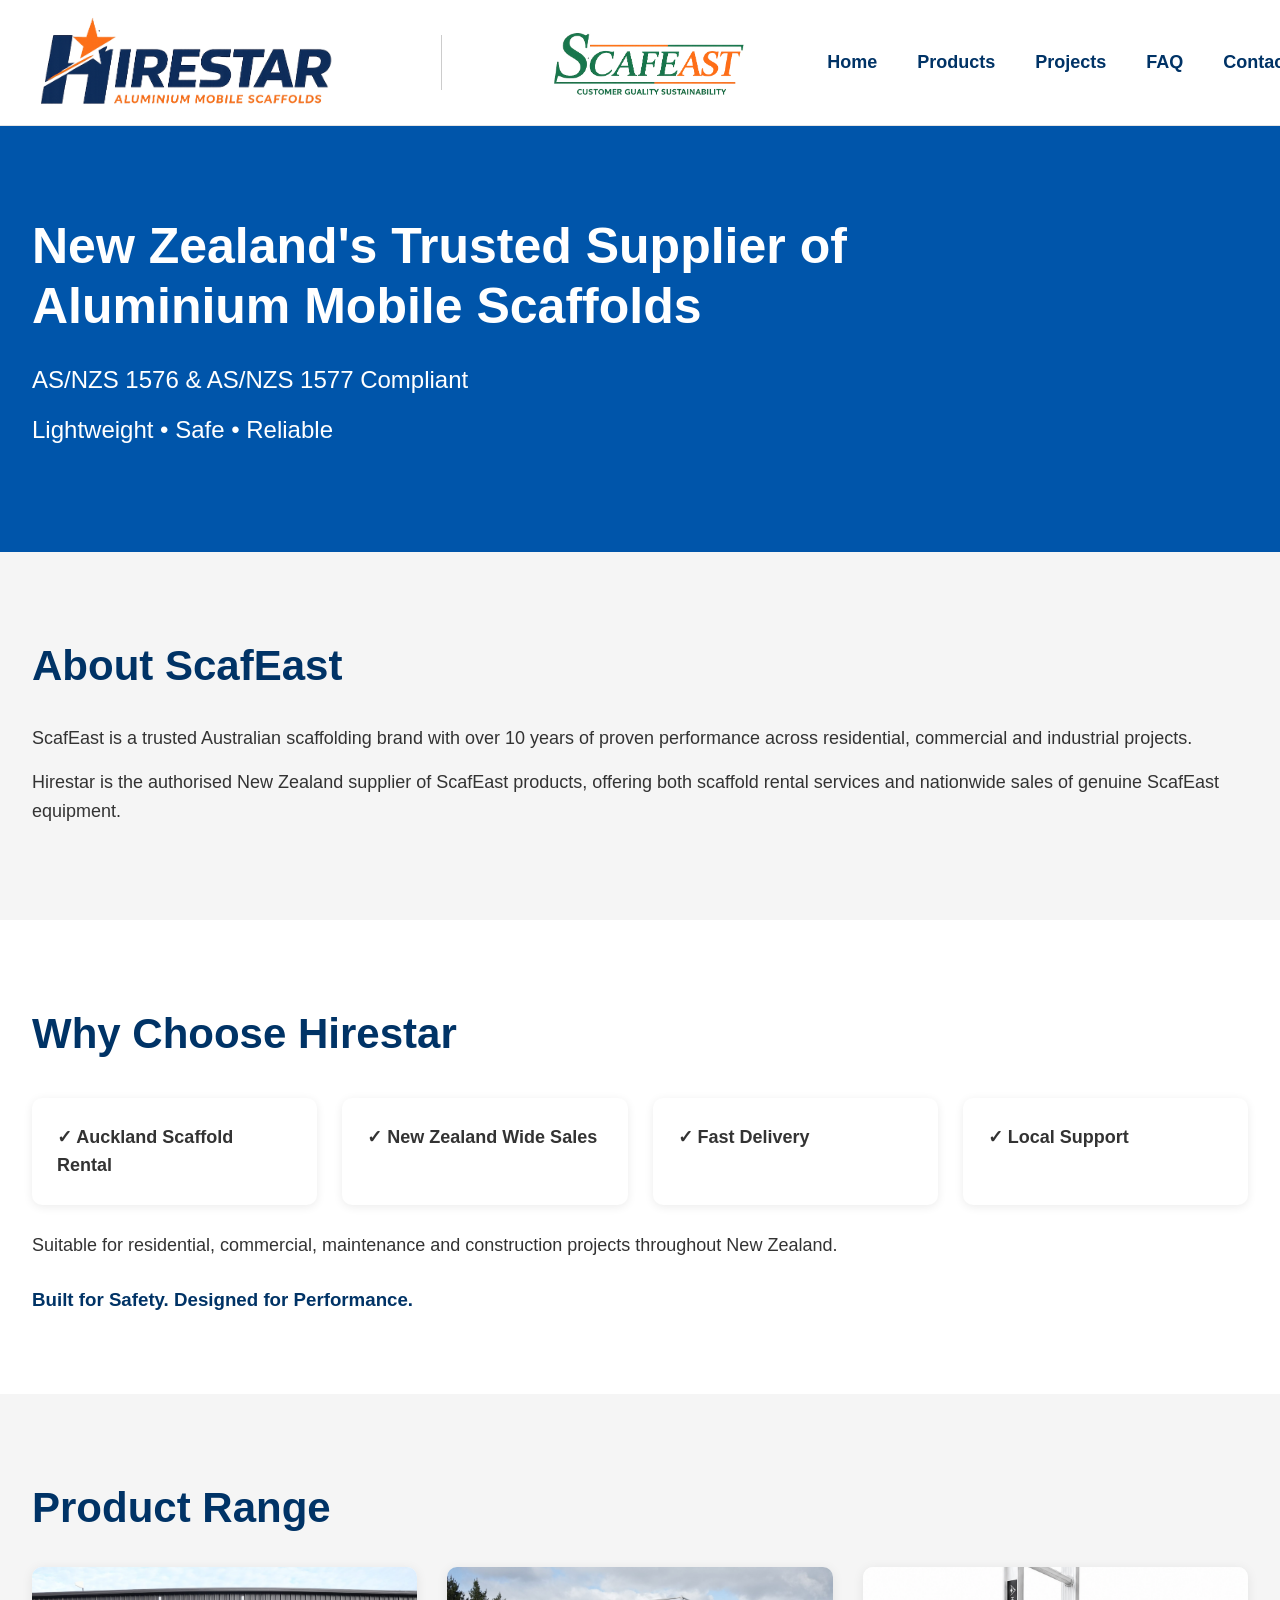
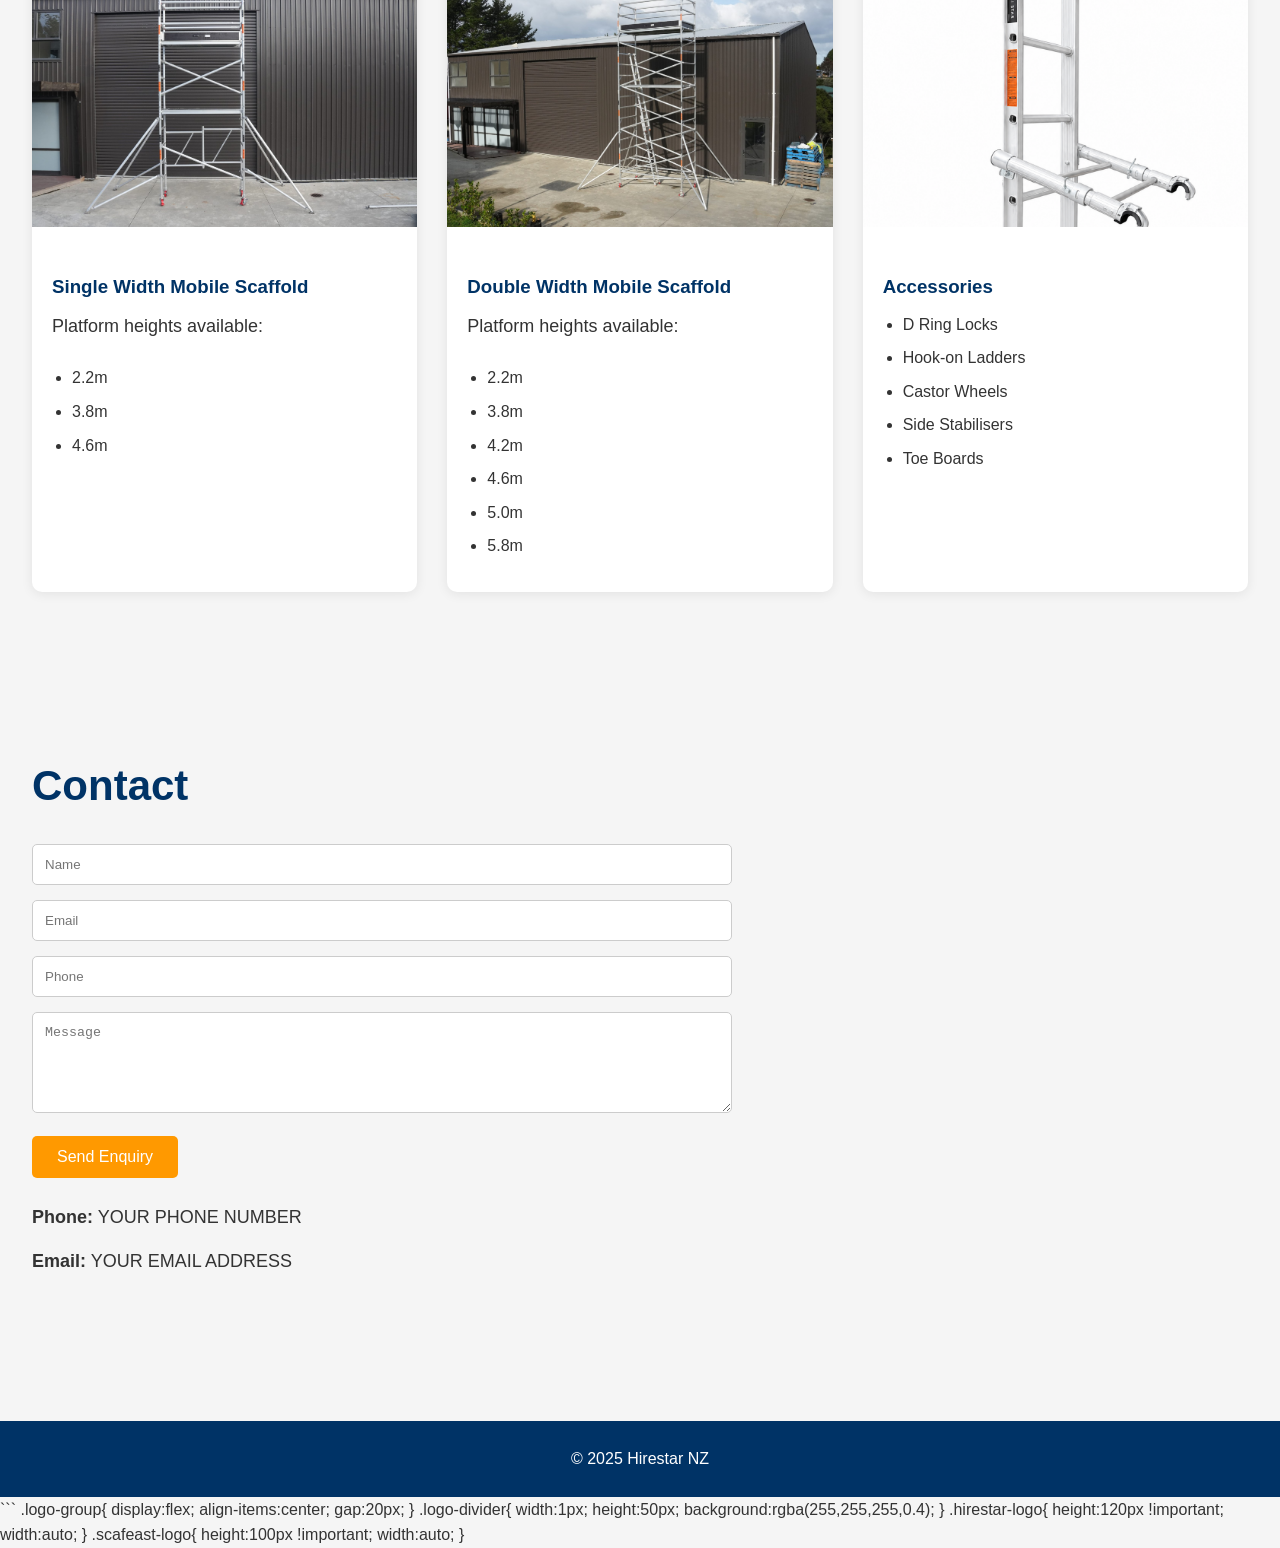
==== commit 7f8bf61d: "Update index.html" ====
--- a/index.html
+++ b/index.html
@@ -24,7 +24,7 @@
 
     <div class="logo-divider"></div>
 
-    <div style="width:100px;"></div>
+  
 
     <img src="images/ScafEast-logo.png"
          alt="ScafEast"
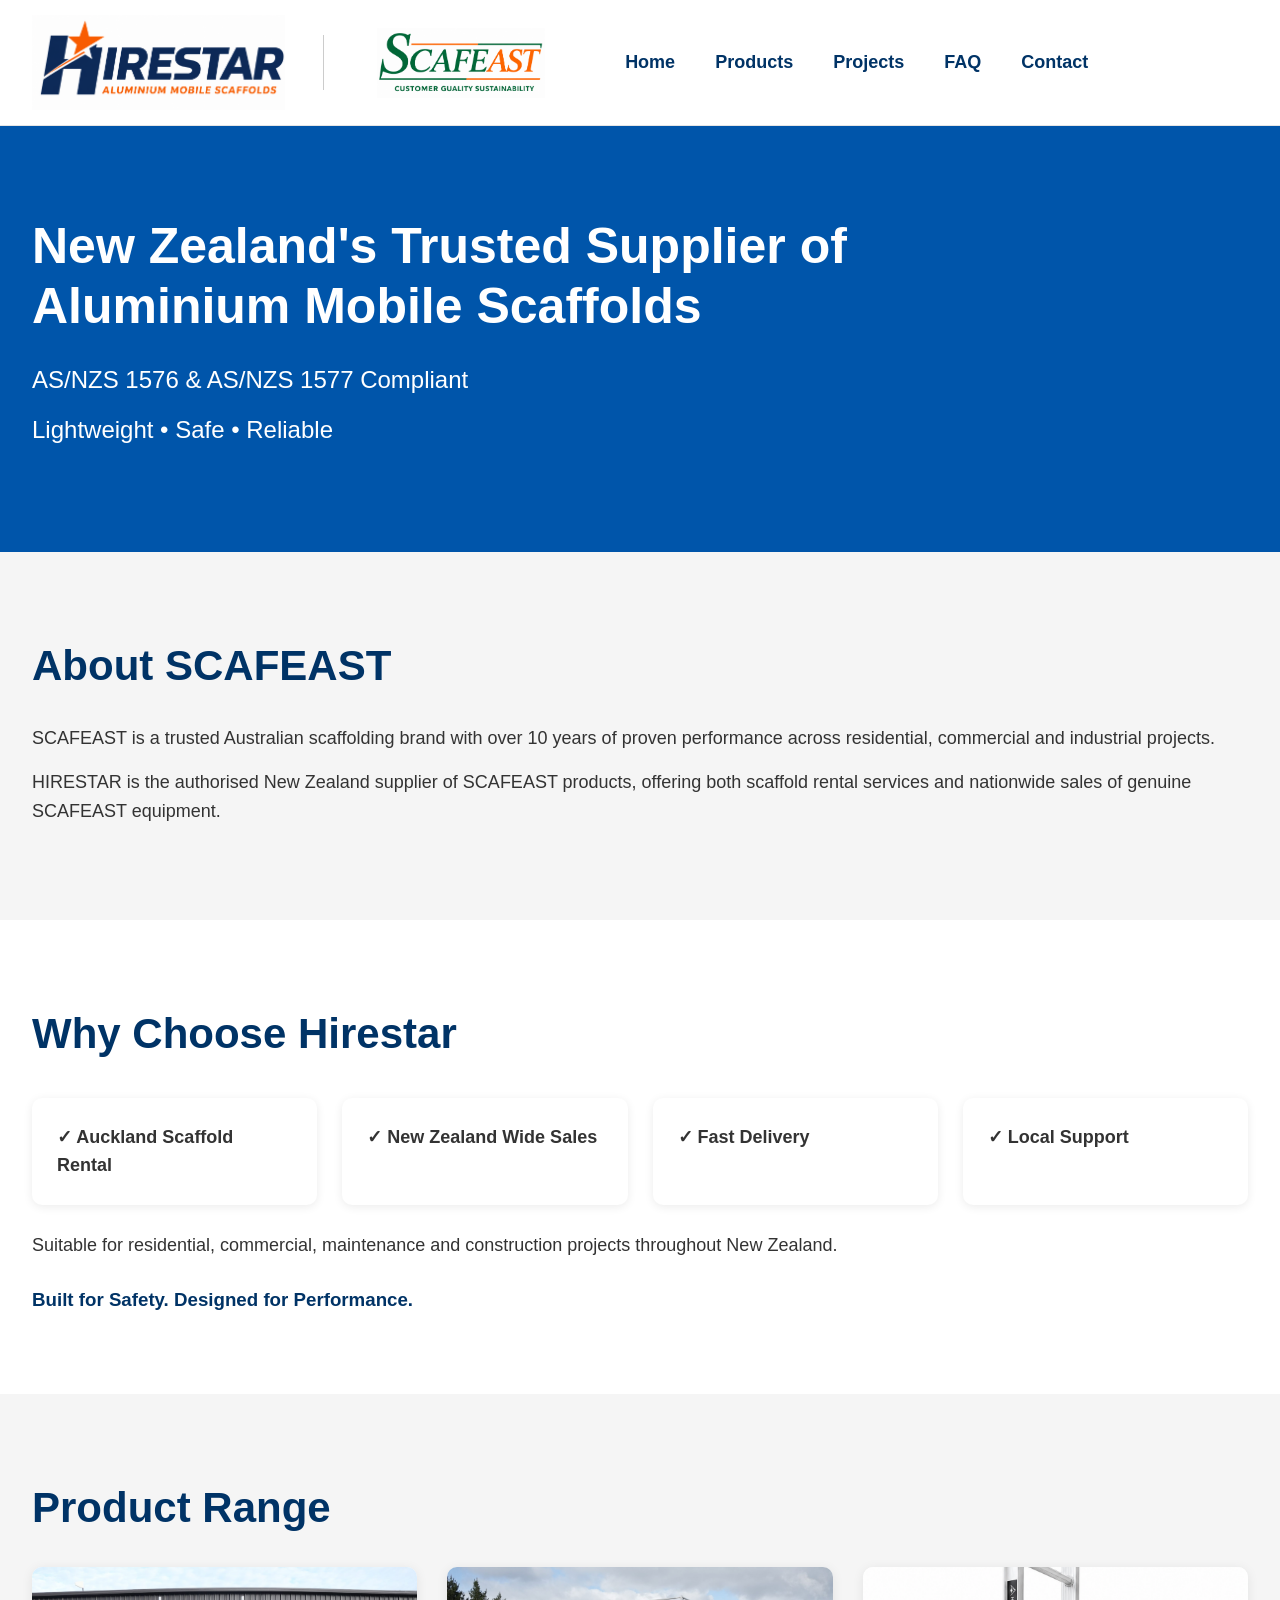
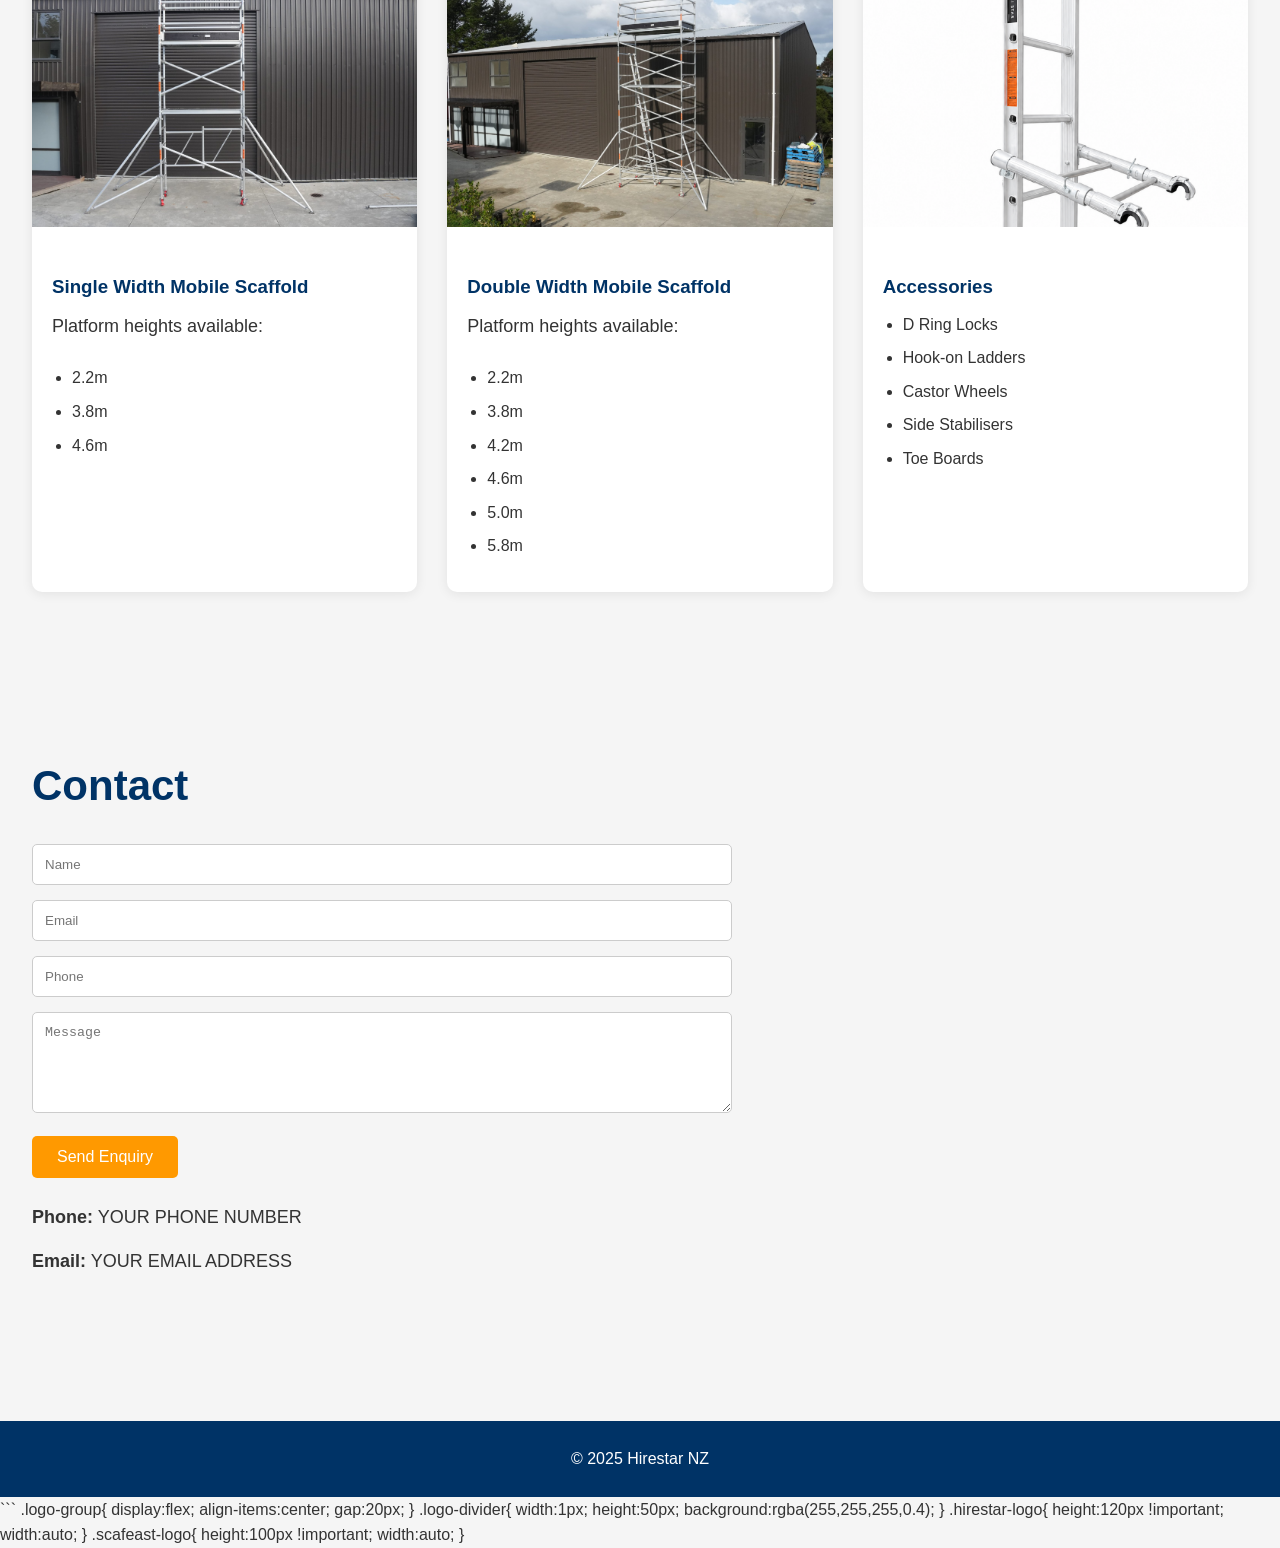
==== commit 2f8e79e5: "Update index.html" ====
--- a/index.html
+++ b/index.html
@@ -65,18 +65,18 @@
 
     <div class="container">
 
-        <h2>About ScafEast</h2>
-
-        <p>
-            ScafEast is a trusted Australian scaffolding brand with over
+        <h2>About SCAFEAST</h2>
+
+        <p>
+            SCAFEAST is a trusted Australian scaffolding brand with over
             10 years of proven performance across residential,
             commercial and industrial projects.
         </p>
 
         <p>
-            Hirestar is the authorised New Zealand supplier of
-            ScafEast products, offering both scaffold rental services
-            and nationwide sales of genuine ScafEast equipment.
+            HIRESTAR is the authorised New Zealand supplier of
+            SCAFEAST products, offering both scaffold rental services
+            and nationwide sales of genuine SCAFEAST equipment.
         </p>
 
     </div>
--- a/style.css
+++ b/style.css
@@ -38,8 +38,7 @@
 .logo-group{
     display:flex;
     align-items:center;
-    gap:100px;
-    flex-shrink:0;
+    gap:30px;
 }
 
 .hirestar-logo{
@@ -50,6 +49,7 @@
 .scafeast-logo{
     height:70px;
     width:auto;
+    margin-left:15px;
 }
 
 .logo-divider{
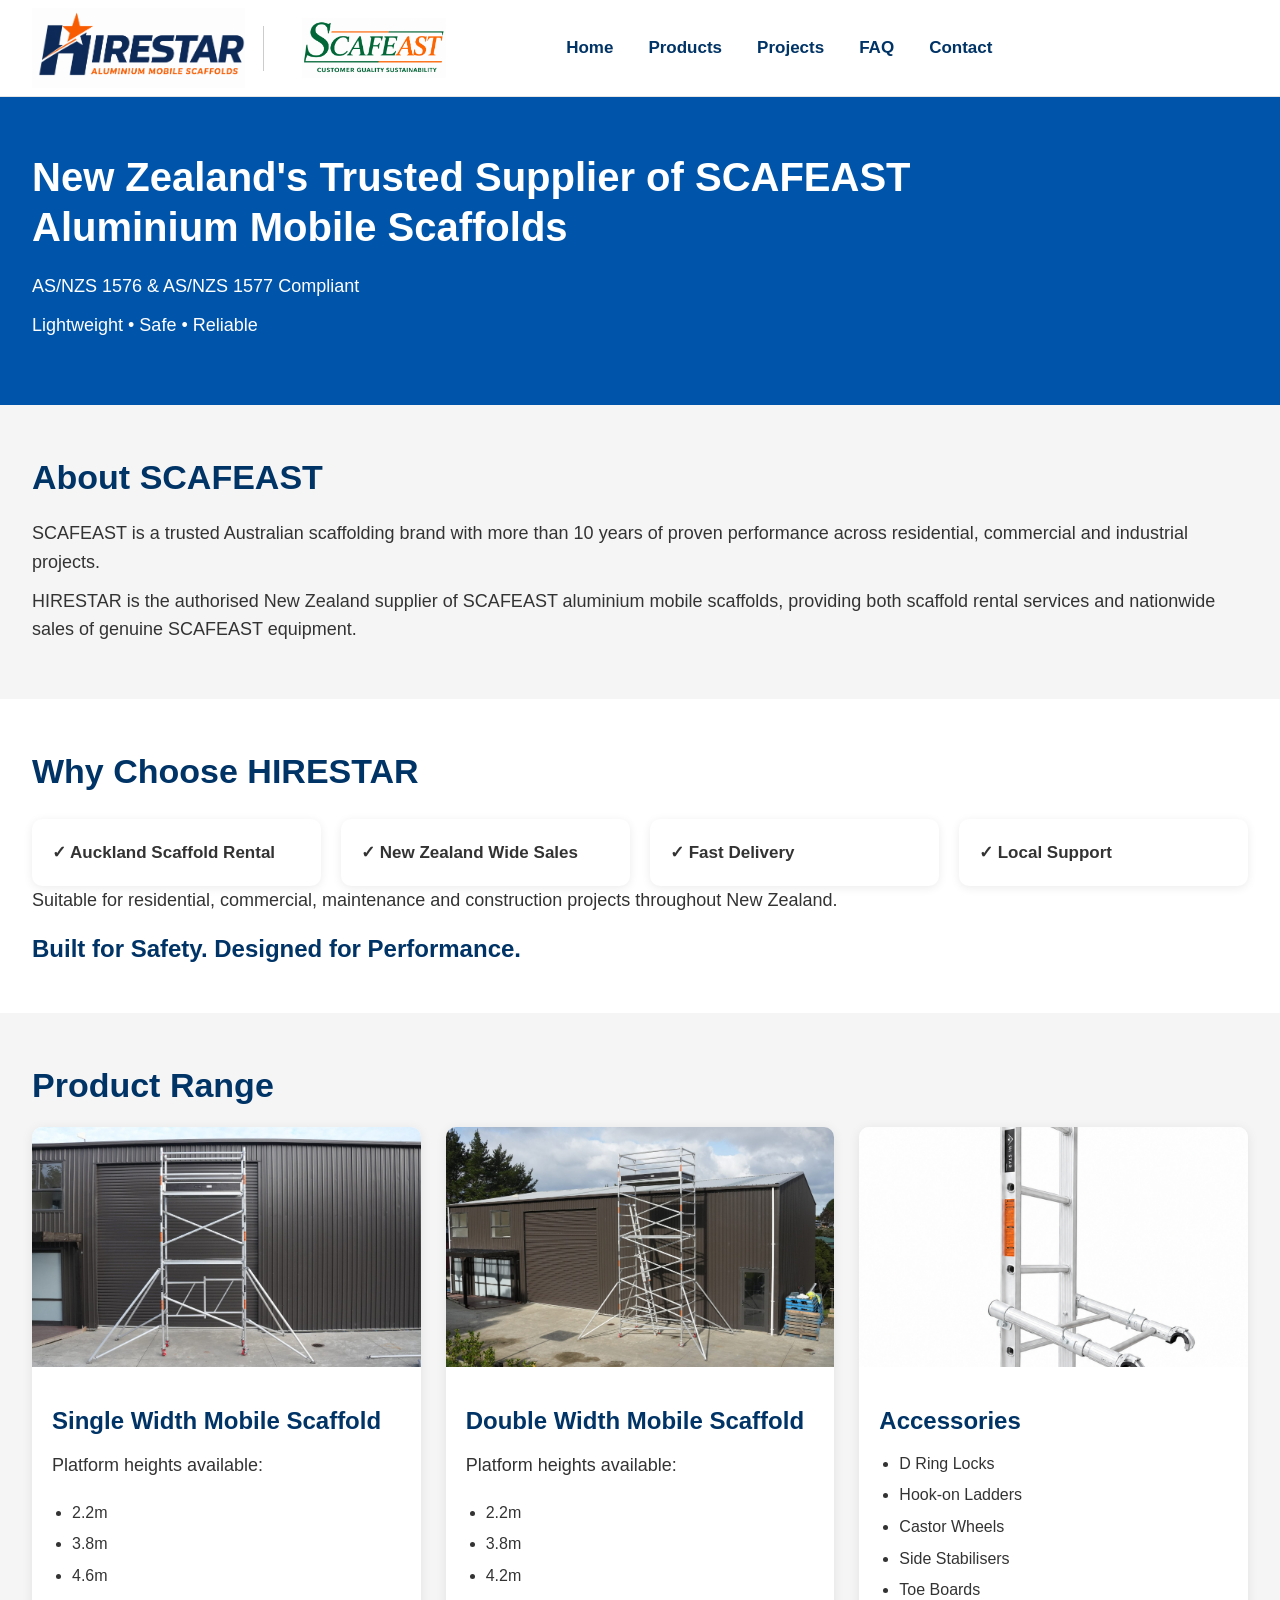
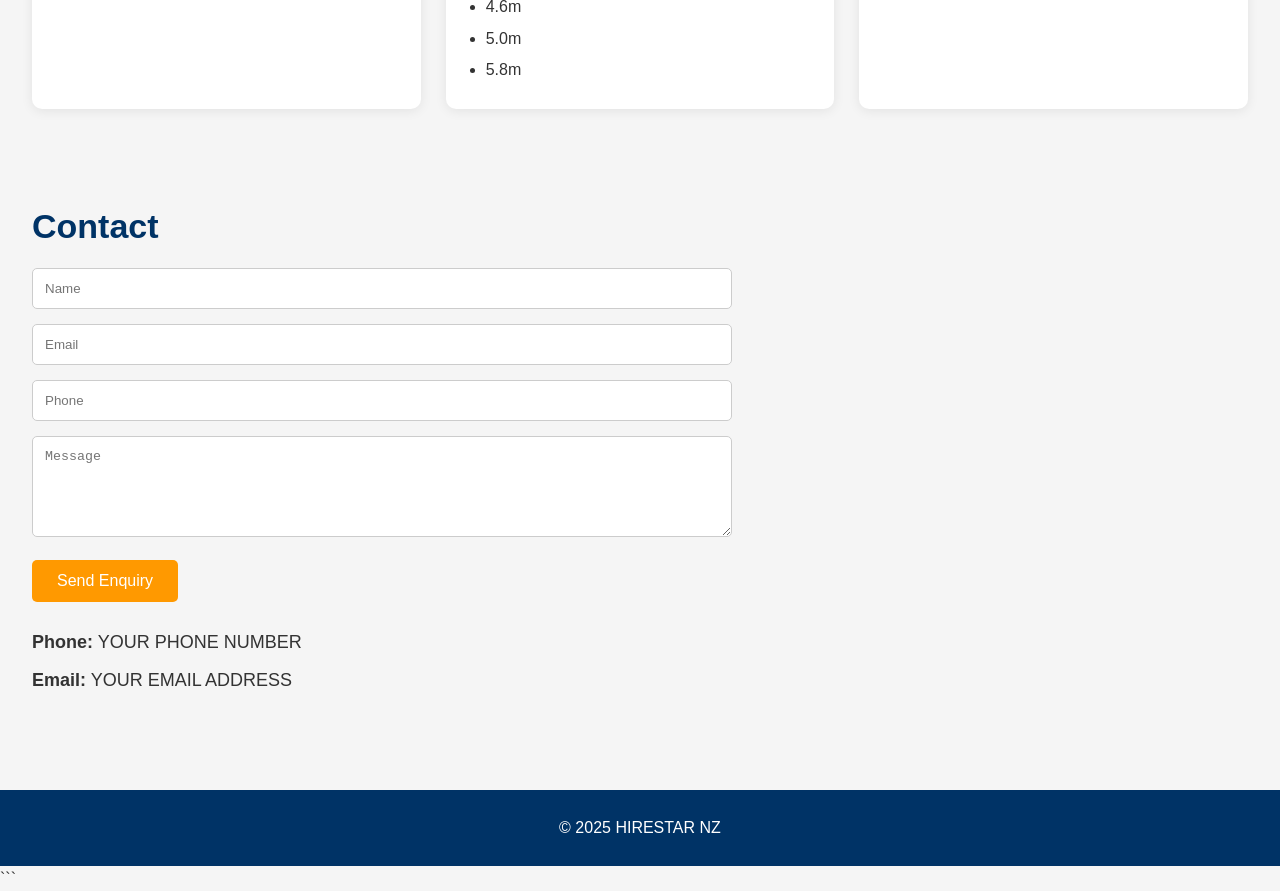
==== commit ac20c965: "Update index.html" ====
--- a/index.html
+++ b/index.html
@@ -47,7 +47,7 @@
     <div class="container">
 
         <h1>
-            New Zealand's Trusted Supplier of Aluminium Mobile Scaffolds
+            New Zealand's Trusted Supplier of SCAFEAST Aluminium Mobile Scaffolds
         </h1>
 
         <p>
@@ -68,14 +68,14 @@
         <h2>About SCAFEAST</h2>
 
         <p>
-            SCAFEAST is a trusted Australian scaffolding brand with over
-            10 years of proven performance across residential,
-            commercial and industrial projects.
-        </p>
-
-        <p>
-            HIRESTAR is the authorised New Zealand supplier of
-            SCAFEAST products, offering both scaffold rental services
+            SCAFEAST is a trusted Australian scaffolding brand with more than
+            10 years of proven performance across residential, commercial and
+            industrial projects.
+        </p>
+
+        <p>
+            HIRESTAR is the authorised New Zealand supplier of SCAFEAST
+            aluminium mobile scaffolds, providing both scaffold rental services
             and nationwide sales of genuine SCAFEAST equipment.
         </p>
 
@@ -87,7 +87,7 @@
 
     <div class="container">
 
-        <h2>Why Choose Hirestar</h2>
+        <h2>Why Choose HIRESTAR</h2>
 
         <div class="card-grid">
 
@@ -109,12 +109,9 @@
 
         </div>
 
-        <br>
-
-        <p>
-            Suitable for residential, commercial,
-            maintenance and construction projects
-            throughout New Zealand.
+        <p>
+            Suitable for residential, commercial, maintenance and construction
+            projects throughout New Zealand.
         </p>
 
         <h3>
@@ -232,31 +229,10 @@
 
 <footer>
     <div class="container">
-        © 2025 Hirestar NZ
+        © 2025 HIRESTAR NZ
     </div>
 </footer>
 
 </body>
 </html>
 ```
-.logo-group{
-    display:flex;
-    align-items:center;
-    gap:20px;
-}
-
-.logo-divider{
-    width:1px;
-    height:50px;
-    background:rgba(255,255,255,0.4);
-}
-
-.hirestar-logo{
-    height:120px !important;
-    width:auto;
-}
-
-.scafeast-logo{
-    height:100px !important;
-    width:auto;
-}
--- a/style.css
+++ b/style.css
@@ -24,7 +24,7 @@
 header{
     background:#ffffff;
     border-bottom:1px solid #e5e5e5;
-    padding:15px 0;
+    padding:8px 0;
 }
 
 header .container{
@@ -33,45 +33,49 @@
     justify-content:flex-start;
 }
 
-/* LOGOS */
+/* =====================
+   LOGOS
+===================== */
 
 .logo-group{
     display:flex;
     align-items:center;
-    gap:30px;
+    flex-shrink:0;
 }
 
 .hirestar-logo{
-    height:95px;
+    height:80px;
     width:auto;
-}
-
-.scafeast-logo{
-    height:70px;
-    width:auto;
-    margin-left:15px;
 }
 
 .logo-divider{
     width:1px;
-    height:55px;
+    height:45px;
     background:#cccccc;
-    margin:0 8px;
-}
-
-/* NAVIGATION */
+    margin:0 18px;
+}
+
+.scafeast-logo{
+    height:60px;
+    width:auto;
+    margin-left:20px;
+}
+
+/* =====================
+   NAVIGATION
+===================== */
 
 nav{
     display:flex;
-    gap:40px;
-    margin-left:80px;
+    gap:35px;
+    margin-left:120px;
 }
 
 nav a{
     color:#003366;
     text-decoration:none;
     font-weight:600;
-    font-size:18px;
+    font-size:17px;
     transition:0.3s;
 }
 
@@ -86,43 +90,44 @@
 .hero{
     background:#0055aa;
     color:white;
-    padding:90px 0;
+    padding:55px 0;
 }
 
 .hero h1{
-    font-size:50px;
-    line-height:1.2;
-    margin-bottom:25px;
+    font-size:40px;
+    line-height:1.25;
+    margin-bottom:20px;
     max-width:900px;
 }
 
 .hero p{
+    font-size:18px;
+    margin-bottom:10px;
+}
+
+/* =====================
+   SECTIONS
+===================== */
+
+.section{
+    padding:45px 0;
+}
+
+.section h2{
+    font-size:34px;
+    color:#003366;
+    margin-bottom:15px;
+}
+
+.section h3{
     font-size:24px;
-    margin-bottom:12px;
-}
-
-/* =====================
-   CONTENT SECTIONS
-===================== */
-
-.section{
-    padding:80px 0;
-}
-
-.section h2{
-    font-size:42px;
     color:#003366;
-    margin-bottom:25px;
-}
-
-.section h3{
-    color:#003366;
-    margin-top:25px;
+    margin-top:15px;
 }
 
 .section p{
     font-size:18px;
-    margin-bottom:15px;
+    margin-bottom:10px;
 }
 
 .light{
@@ -136,16 +141,16 @@
 .card-grid{
     display:grid;
     grid-template-columns:repeat(auto-fit,minmax(250px,1fr));
-    gap:25px;
-    margin-top:30px;
+    gap:20px;
+    margin-top:20px;
 }
 
 .card{
     background:white;
-    padding:25px;
+    padding:20px;
     border-radius:10px;
     box-shadow:0 2px 10px rgba(0,0,0,.08);
-    font-size:18px;
+    font-size:17px;
     font-weight:600;
 }
 
@@ -156,7 +161,7 @@
 .product-grid{
     display:grid;
     grid-template-columns:repeat(auto-fit,minmax(320px,1fr));
-    gap:30px;
+    gap:25px;
 }
 
 .product-card{
@@ -168,7 +173,7 @@
 
 .product-card img{
     width:100%;
-    height:260px;
+    height:240px;
     object-fit:cover;
     display:block;
 }
@@ -183,11 +188,11 @@
 }
 
 .product-card ul{
-    padding:0 40px 25px;
+    padding:0 40px 20px;
 }
 
 .product-card li{
-    margin-bottom:8px;
+    margin-bottom:6px;
 }
 
 /* =====================
@@ -230,7 +235,7 @@
     color:white;
     text-align:center;
     padding:25px;
-    margin-top:50px;
+    margin-top:40px;
 }
 
 /* =====================
@@ -245,42 +250,48 @@
     }
 
     .logo-group{
-        margin-bottom:15px;
+        margin-bottom:12px;
     }
 
     nav{
         margin-left:0;
         flex-wrap:wrap;
         justify-content:center;
-        gap:20px;
+        gap:15px;
     }
 
     .hirestar-logo{
-        height:70px;
+        height:60px;
     }
 
     .scafeast-logo{
-        height:60px;
+        height:45px;
+        margin-left:10px;
     }
 
     .logo-divider{
-        height:40px;
+        height:30px;
+        margin:0 10px;
     }
 
     .hero{
-        padding:60px 0;
+        padding:40px 0;
     }
 
     .hero h1{
-        font-size:34px;
+        font-size:30px;
     }
 
     .hero p{
-        font-size:18px;
+        font-size:16px;
+    }
+
+    .section{
+        padding:35px 0;
     }
 
     .section h2{
-        font-size:30px;
+        font-size:28px;
     }
 
     .section p{
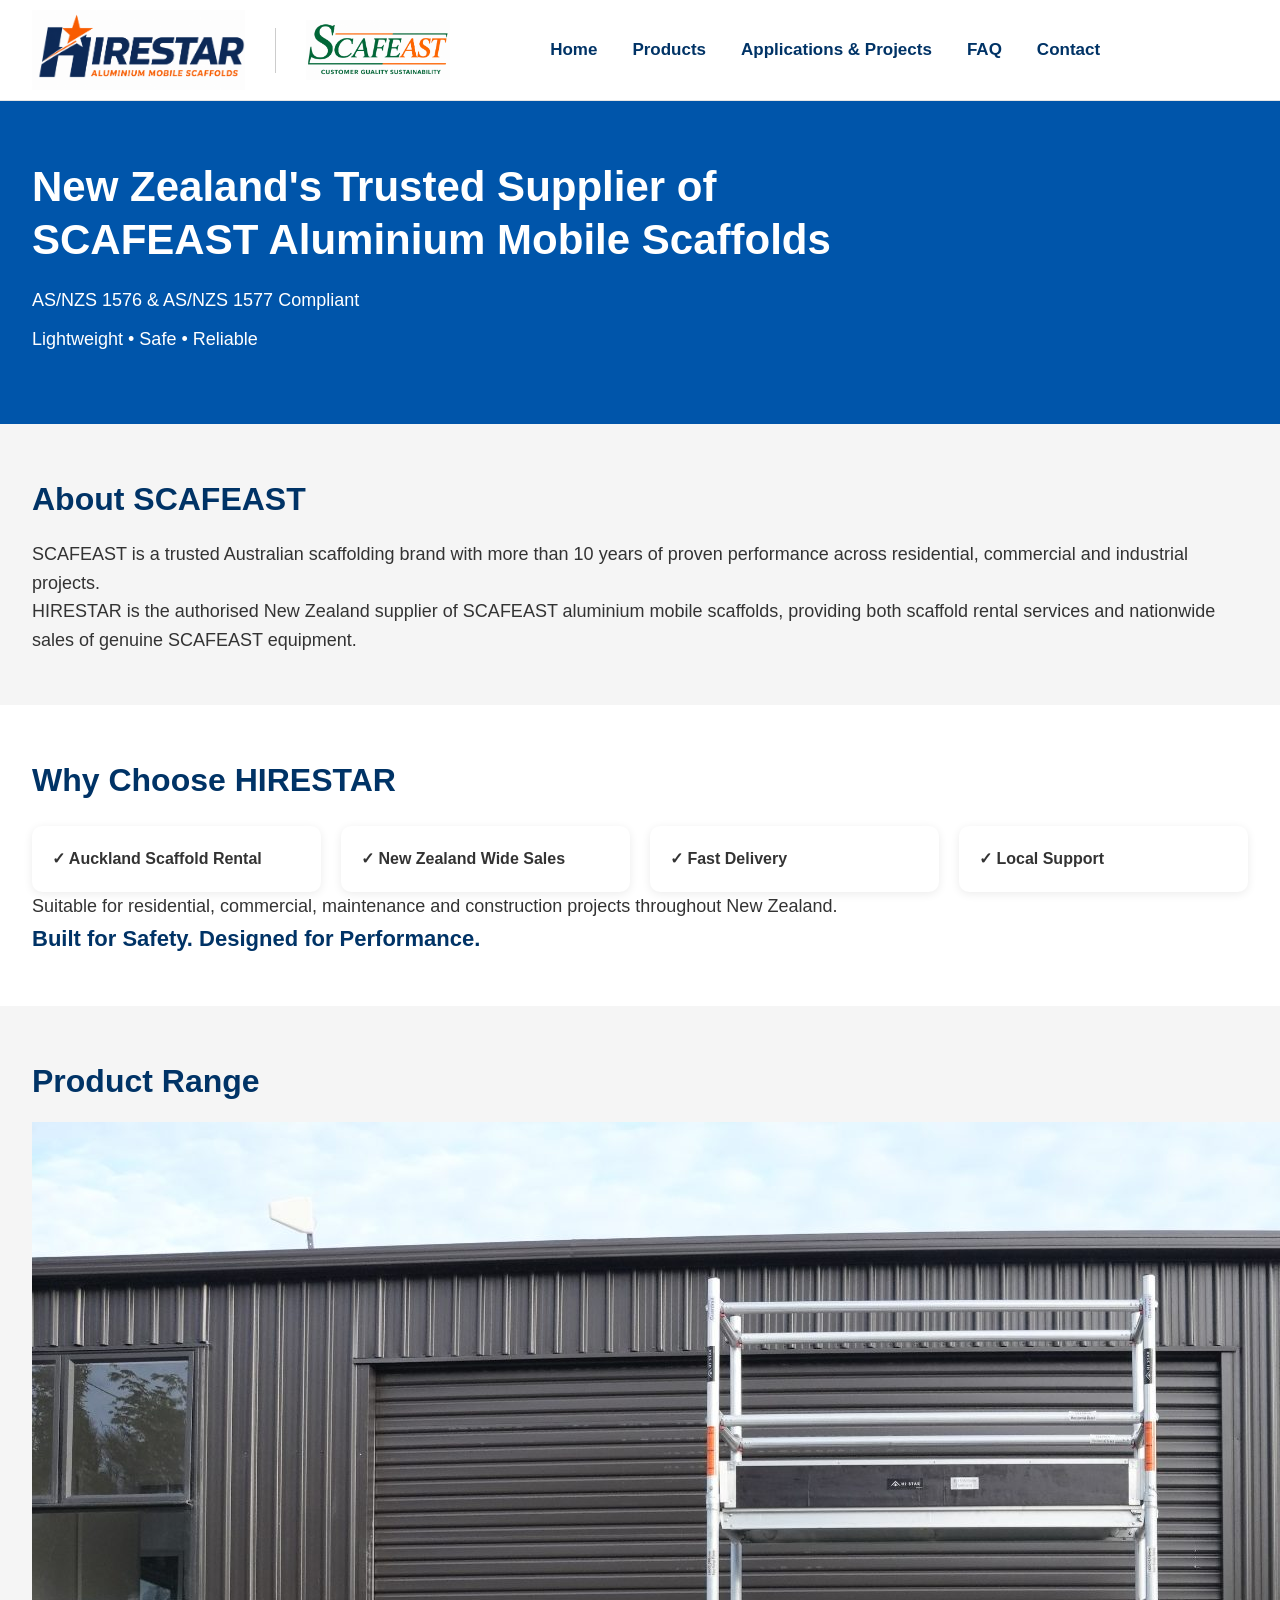
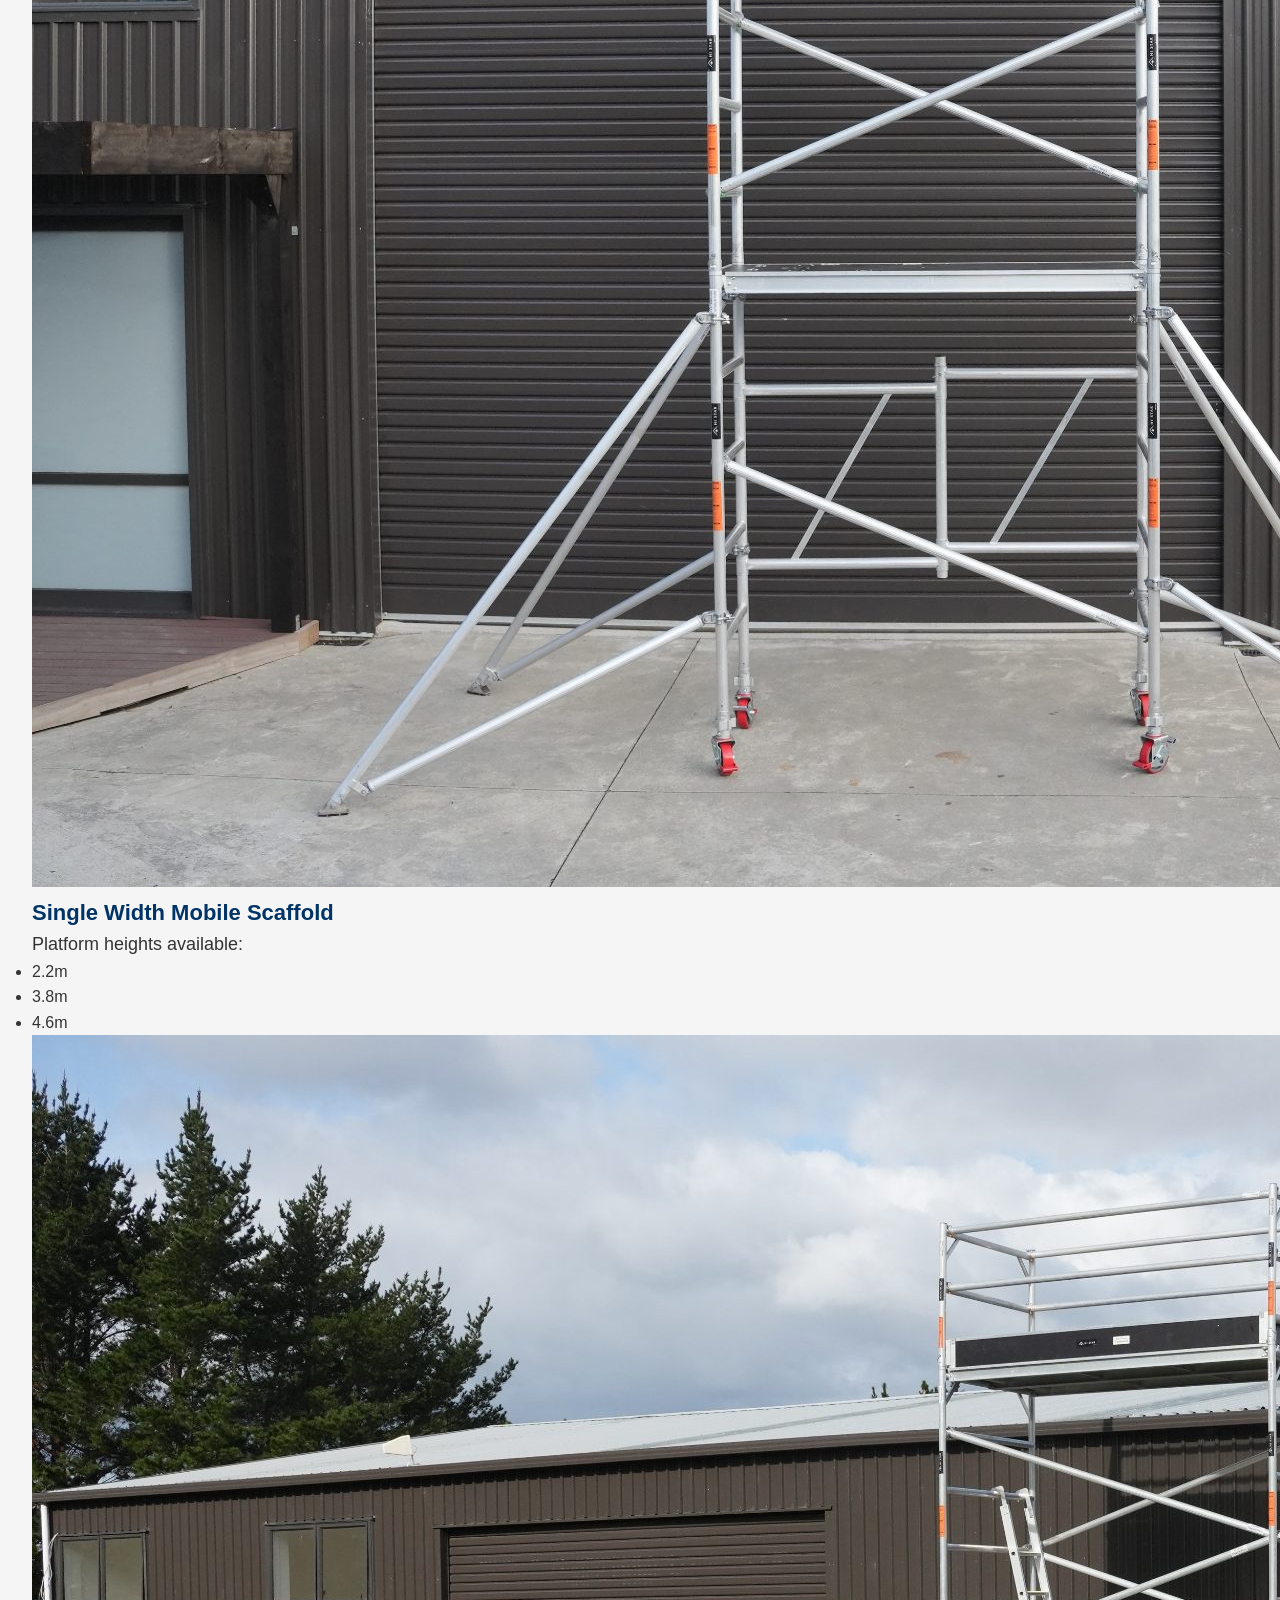
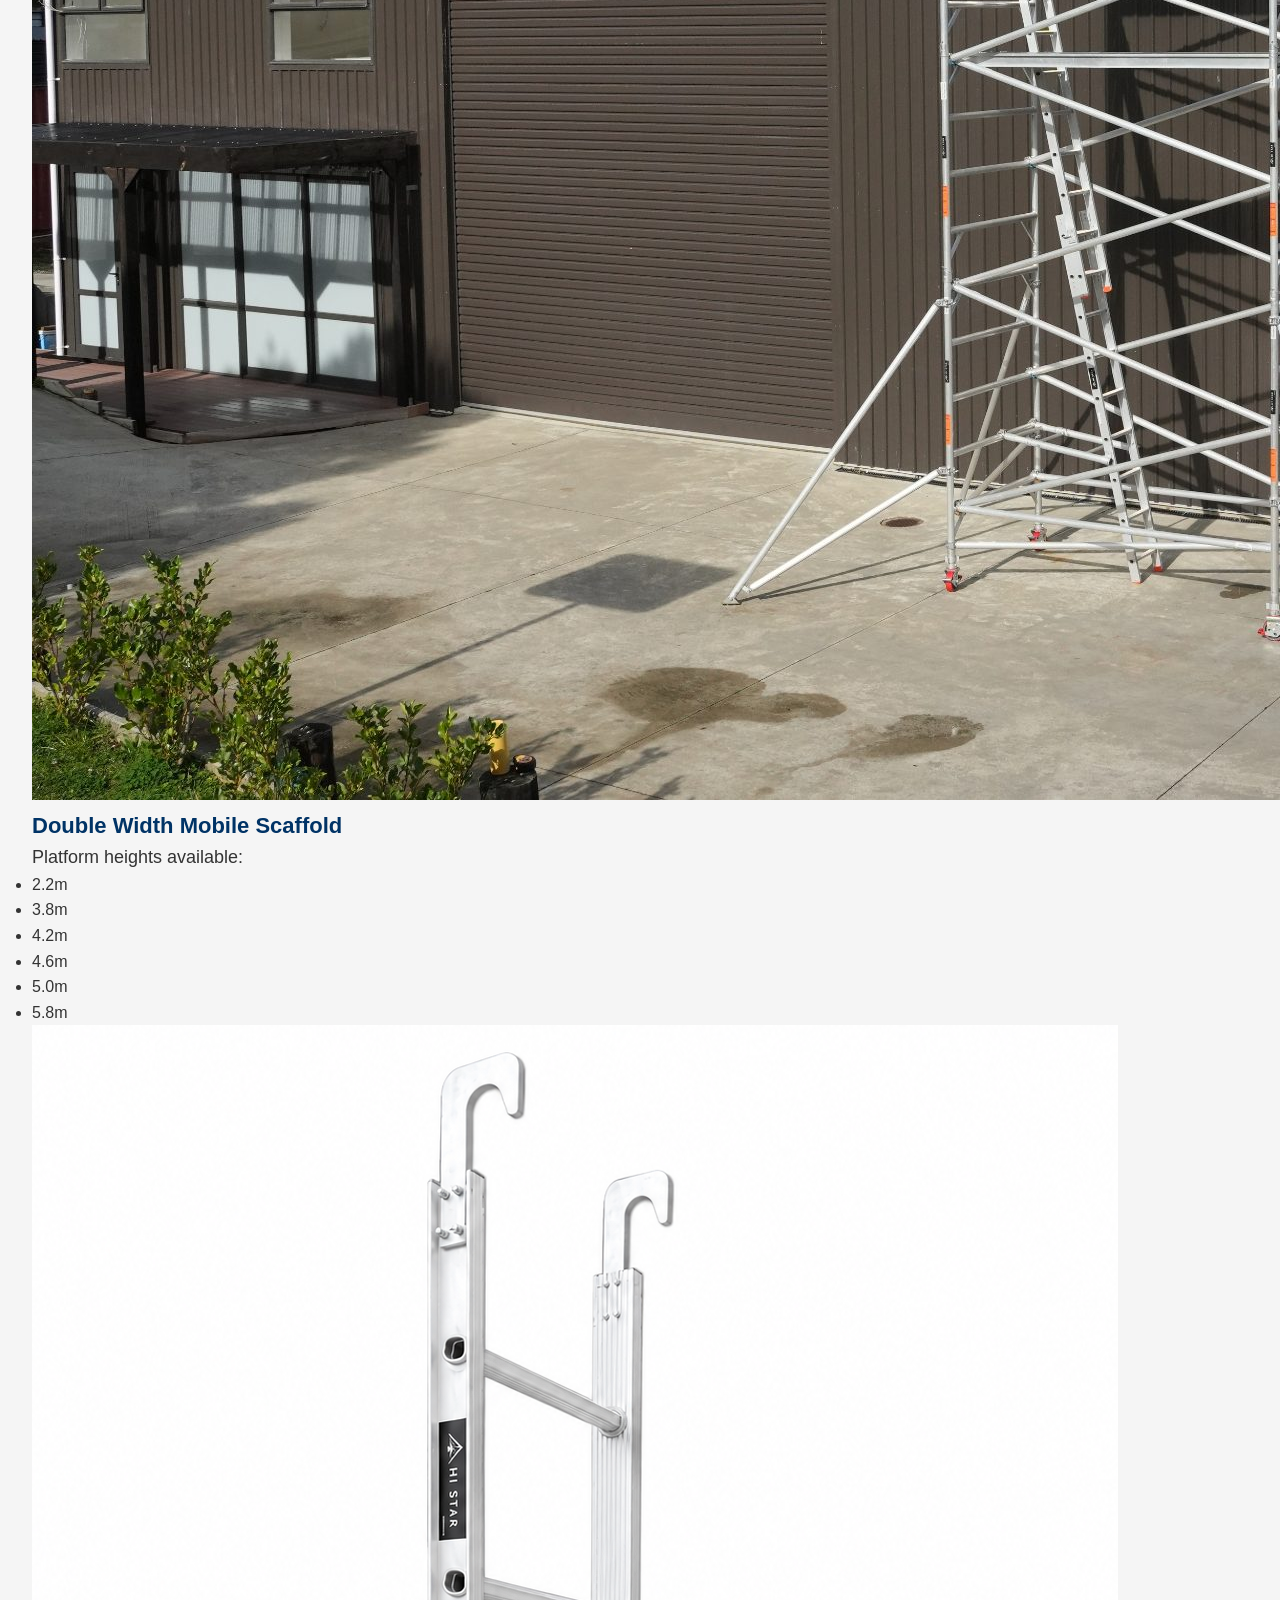
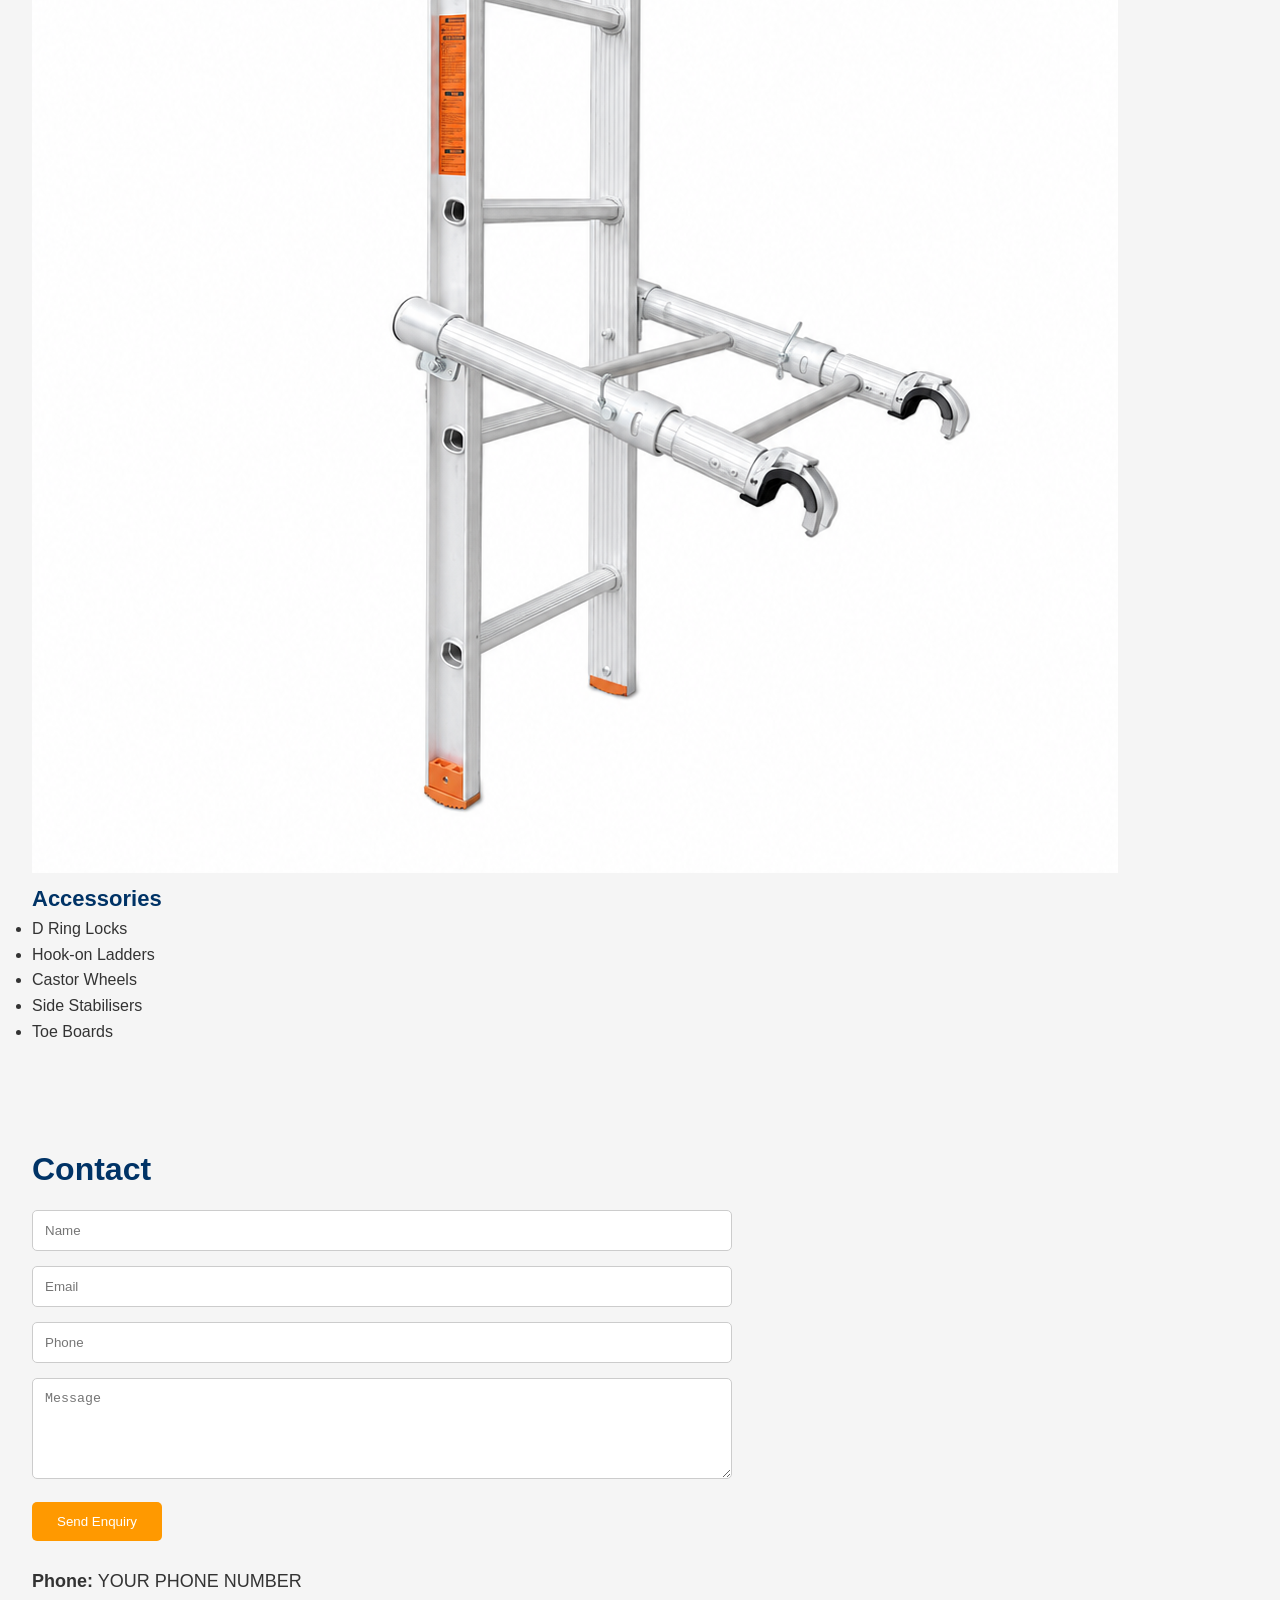
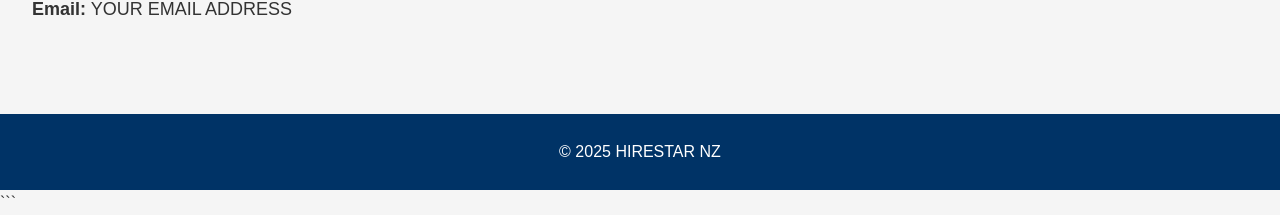
==== commit 83c178eb: "Update index.html" ====
--- a/index.html
+++ b/index.html
@@ -35,7 +35,7 @@
         <nav>
             <a href="index.html">Home</a>
             <a href="products-services.html">Products</a>
-            <a href="projects.html">Projects</a>
+            <a href="applications-projects.html">Applications & Projects</a>
             <a href="faq.html">FAQ</a>
             <a href="contact.html">Contact</a>
         </nav>
--- a/style.css
+++ b/style.css
@@ -1,300 +1,609 @@
 *{
-    margin:0;
-    padding:0;
-    box-sizing:border-box;
+margin:0;
+padding:0;
+box-sizing:border-box;
 }
 
 body{
-    font-family:Arial, Helvetica, sans-serif;
-    background:#f5f5f5;
-    color:#333;
-    line-height:1.6;
+font-family:Arial, Helvetica, sans-serif;
+background:#f5f5f5;
+color:#333;
+line-height:1.6;
 }
 
 .container{
-    width:95%;
-    max-width:1600px;
-    margin:0 auto;
-}
-
-/* =====================
-   HEADER
+width:95%;
+max-width:1400px;
+margin:0 auto;
+}
+
+/* =====================
+HEADER
 ===================== */
 
 header{
-    background:#ffffff;
-    border-bottom:1px solid #e5e5e5;
-    padding:8px 0;
+background:#fff;
+border-bottom:1px solid #e5e5e5;
+padding:10px 0;
 }
 
 header .container{
-    display:flex;
-    align-items:center;
-    justify-content:flex-start;
-}
-
-/* =====================
-   LOGOS
+display:flex;
+align-items:center;
+}
+
+/* =====================
+LOGOS
 ===================== */
 
 .logo-group{
-    display:flex;
-    align-items:center;
-    flex-shrink:0;
+display:flex;
+align-items:center;
+flex-shrink:0;
 }
 
 .hirestar-logo{
-    height:80px;
-    width:auto;
+height:80px;
+width:auto;
 }
 
 .logo-divider{
-    width:1px;
-    height:45px;
-    background:#cccccc;
-    margin:0 18px;
+width:1px;
+height:45px;
+background:#ccc;
+margin:0 30px;
 }
 
 .scafeast-logo{
-    height:60px;
-    width:auto;
-    margin-left:20px;
-}
-
-/* =====================
-   NAVIGATION
+height:60px;
+width:auto;
+}
+
+/* =====================
+NAVIGATION
 ===================== */
 
 nav{
-    display:flex;
-    gap:35px;
-    margin-left:120px;
+display:flex;
+gap:35px;
+margin-left:100px;
 }
 
 nav a{
-    color:#003366;
-    text-decoration:none;
-    font-weight:600;
-    font-size:17px;
-    transition:0.3s;
+color:#003366;
+text-decoration:none;
+font-weight:600;
+font-size:17px;
 }
 
 nav a:hover{
-    color:#ff9900;
-}
-
-/* =====================
-   HERO
+color:#ff9900;
+}
+
+/* =====================
+HERO
 ===================== */
 
 .hero{
-    background:#0055aa;
-    color:white;
-    padding:55px 0;
+background:#0055aa;
+color:white;
+padding:60px 0;
 }
 
 .hero h1{
-    font-size:40px;
-    line-height:1.25;
-    margin-bottom:20px;
-    max-width:900px;
+font-size:42px;
+line-height:1.25;
+margin-bottom:20px;
+max-width:850px;
 }
 
 .hero p{
-    font-size:18px;
-    margin-bottom:10px;
-}
-
-/* =====================
-   SECTIONS
+font-size:18px;
+margin-bottom:10px;
+}
+
+/* =====================
+SECTIONS
 ===================== */
 
 .section{
-    padding:45px 0;
+padding:50px 0;
+}
+
+.section h1{
+font-size:42px;
+color:#003366;
+margin-bottom:20px;
 }
 
 .section h2{
-    font-size:34px;
-    color:#003366;
-    margin-bottom:15px;
+font-size:32px;
+color:#003366;
+margin-bottom:15px;
 }
 
 .section h3{
-    font-size:24px;
-    color:#003366;
-    margin-top:15px;
+font-size:22px;
+color:#003366;
 }
 
 .section p{
-    font-size:18px;
-    margin-bottom:10px;
+font-size:18px;
 }
 
 .light{
-    background:white;
-}
-
-/* =====================
-   WHY CHOOSE HIRESTAR
+background:#fff;
+}
+
+/* =====================
+INTRO TEXT
+===================== */
+
+.page-intro{
+max-width:1000px;
+margin-top:15px;
+}
+
+.category-intro{
+max-width:1000px;
+margin-bottom:25px;
+}
+
+/* =====================
+WHY CHOOSE
 ===================== */
 
 .card-grid{
-    display:grid;
-    grid-template-columns:repeat(auto-fit,minmax(250px,1fr));
-    gap:20px;
-    margin-top:20px;
+display:grid;
+grid-template-columns:repeat(auto-fit,minmax(250px,1fr));
+gap:20px;
+margin-top:20px;
 }
 
 .card{
-    background:white;
-    padding:20px;
-    border-radius:10px;
-    box-shadow:0 2px 10px rgba(0,0,0,.08);
-    font-size:17px;
-    font-weight:600;
-}
-
-/* =====================
-   PRODUCTS
-===================== */
-
-.product-grid{
-    display:grid;
-    grid-template-columns:repeat(auto-fit,minmax(320px,1fr));
-    gap:25px;
-}
-
-.product-card{
-    background:white;
-    border-radius:10px;
-    overflow:hidden;
-    box-shadow:0 2px 12px rgba(0,0,0,.08);
-}
-
-.product-card img{
-    width:100%;
-    height:240px;
-    object-fit:cover;
-    display:block;
-}
-
-.product-card h3{
-    color:#003366;
-    padding:20px 20px 10px;
-}
-
-.product-card p{
-    padding:0 20px 10px;
-}
-
-.product-card ul{
-    padding:0 40px 20px;
-}
-
-.product-card li{
-    margin-bottom:6px;
-}
-
-/* =====================
-   CONTACT FORM
+background:#fff;
+padding:20px;
+border-radius:10px;
+box-shadow:0 2px 10px rgba(0,0,0,.08);
+font-weight:600;
+}
+
+/* =====================
+PRODUCTS PAGE
+===================== */
+
+.product-list{
+display:grid;
+grid-template-columns:repeat(3,1fr);
+gap:40px;
+margin-top:30px;
+}
+
+.product-item{
+text-align:center;
+}
+
+.product-item img{
+width:220px;
+height:180px;
+object-fit:contain;
+display:block;
+margin:0 auto;
+}
+
+.product-item a{
+text-decoration:none;
+}
+
+.product-item h3{
+color:#003366;
+font-size:18px;
+margin-top:12px;
+font-weight:600;
+}
+
+.product-item:hover h3{
+color:#ff9900;
+}
+
+/* =====================
+PRODUCT DETAIL PAGE
+===================== */
+
+.product-detail{
+display:grid;
+grid-template-columns:1fr 1fr;
+gap:50px;
+align-items:start;
+}
+
+.product-detail img{
+width:100%;
+max-width:600px;
+}
+
+.product-detail h1{
+margin-bottom:20px;
+}
+
+.product-detail ul{
+padding-left:20px;
+}
+
+.product-detail li{
+margin-bottom:8px;
+}
+
+/* =====================
+CONTACT FORM
 ===================== */
 
 form{
-    max-width:700px;
+max-width:700px;
 }
 
 input,
 textarea{
+width:100%;
+padding:12px;
+margin-bottom:15px;
+border:1px solid #ccc;
+border-radius:5px;
+}
+
+button{
+background:#ff9900;
+color:white;
+border:none;
+padding:12px 25px;
+border-radius:5px;
+cursor:pointer;
+}
+
+button:hover{
+    opacity:0.9;
+}
+
+/* =====================
+FOOTER
+===================== */
+
+footer{
+background:#003366;
+color:white;
+text-align:center;
+padding:25px;
+margin-top:40px;
+}
+
+/* =====================
+MOBILE
+===================== */
+
+@media(max-width:768px){
+
+```
+header .container{
+    flex-direction:column;
+}
+
+.logo-group{
+    margin-bottom:15px;
+}
+
+nav{
+    margin-left:0;
+    flex-wrap:wrap;
+    justify-content:center;
+    gap:15px;
+}
+
+.hirestar-logo{
+    height:60px;
+}
+
+.scafeast-logo{
+    height:45px;
+}
+
+.logo-divider{
+    margin:0 15px;
+    height:30px;
+}
+
+.hero h1{
+    font-size:30px;
+}
+
+.section h1{
+    font-size:32px;
+}
+
+.section h2{
+    font-size:28px;
+}
+
+.product-list{
+    grid-template-columns:1fr;
+}
+
+.product-detail{
+    grid-template-columns:1fr;
+}
+```
+
+}
+/* PROJECTS */
+/* =====================
+PROJECTS
+===================== */
+
+.project-item{
+max-width:900px;
+margin:0 auto 80px;
+text-align:center;
+}
+
+.project-item h3{
+color:#003366;
+font-size:28px;
+margin-bottom:20px;
+}
+
+.project-cover{
+display:block;
+}
+
+.project-cover img{
+
+```
+width:100%;
+max-width:800px;
+
+height:450px;
+
+object-fit:cover;
+
+border-radius:10px;
+
+box-shadow:0 2px 15px rgba(0,0,0,.12);
+
+transition:.3s;
+```
+
+}
+
+.project-cover img:hover{
+transform:scale(1.02);
+}
+
+.project-count{
+
+```
+margin-top:15px;
+
+color:#666;
+
+font-size:16px;
+```
+
+}
+
+.project-item hr{
+
+```
+margin-top:60px;
+
+border:none;
+
+border-top:1px solid #ddd;
+```
+
+}
+
+/* =====================
+LIGHTBOX
+===================== */
+
+/* =====================
+LIGHTBOX
+===================== */
+
+#lightbox{
+    display:none;
+    position:fixed;
+    top:0;
+    left:0;
     width:100%;
-    padding:12px;
-    margin-bottom:15px;
-    border:1px solid #ccc;
-    border-radius:5px;
-}
-
-button{
-    background:#ff9900;
+    height:100%;
+    background:rgba(0,0,0,.92);
+    justify-content:center;
+    align-items:center;
+    z-index:9999;
+}
+
+#lightbox img{
+    max-width:90%;
+    max-height:90%;
+    border-radius:8px;
+}
+
+#close-lightbox{
+    position:absolute;
+    top:20px;
+    right:40px;
     color:white;
-    border:none;
-    padding:12px 25px;
-    border-radius:5px;
+    font-size:50px;
     cursor:pointer;
-    font-size:16px;
-}
-
-button:hover{
-    background:#e68a00;
-}
-
-/* =====================
-   FOOTER
-===================== */
-
-footer{
-    background:#003366;
-    color:white;
-    text-align:center;
-    padding:25px;
-    margin-top:40px;
-}
-
-/* =====================
-   MOBILE
+}
+position:absolute;
+
+top:20px;
+right:40px;
+
+color:white;
+
+font-size:50px;
+
+cursor:pointer;
+```
+
+}
+
+/* =====================
+PROJECTS MOBILE
 ===================== */
 
 @media(max-width:768px){
 
-    header .container{
-        flex-direction:column;
-        align-items:center;
-    }
-
-    .logo-group{
-        margin-bottom:12px;
-    }
-
-    nav{
-        margin-left:0;
-        flex-wrap:wrap;
-        justify-content:center;
-        gap:15px;
-    }
-
-    .hirestar-logo{
-        height:60px;
-    }
-
-    .scafeast-logo{
-        height:45px;
-        margin-left:10px;
-    }
-
-    .logo-divider{
-        height:30px;
-        margin:0 10px;
-    }
-
-    .hero{
-        padding:40px 0;
-    }
-
-    .hero h1{
-        font-size:30px;
-    }
-
-    .hero p{
-        font-size:16px;
-    }
-
-    .section{
-        padding:35px 0;
-    }
-
-    .section h2{
-        font-size:28px;
-    }
-
-    .section p{
-        font-size:16px;
-    }
-}
+```
+.project-item h3{
+    font-size:22px;
+}
+
+.project-cover img{
+    height:auto;
+}
+```
+
+}
+/* =====================
+PROJECTS
+===================== */
+
+.project-item{
+max-width:900px;
+margin:0 auto 80px;
+text-align:center;
+}
+
+.project-item h3{
+color:#003366;
+font-size:28px;
+margin-bottom:20px;
+}
+
+.project-cover{
+display:block;
+}
+
+.project-cover img{
+
+```
+width:100%;
+max-width:800px;
+
+height:450px;
+
+object-fit:cover;
+
+border-radius:10px;
+
+box-shadow:0 2px 15px rgba(0,0,0,.12);
+
+transition:.3s;
+```
+
+}
+
+.project-cover img:hover{
+transform:scale(1.02);
+}
+
+.project-count{
+
+```
+margin-top:15px;
+
+color:#666;
+
+font-size:16px;
+```
+
+}
+
+.project-item hr{
+
+```
+margin-top:60px;
+
+border:none;
+
+border-top:1px solid #ddd;
+```
+
+}
+
+/* =====================
+LIGHTBOX
+===================== */
+
+#lightbox{
+
+```
+display:none;
+
+position:fixed;
+
+top:0;
+left:0;
+
+width:100%;
+height:100%;
+
+background:rgba(0,0,0,.92);
+
+justify-content:center;
+align-items:center;
+
+z-index:9999;
+```
+
+}
+
+#lightbox img{
+
+```
+max-width:90%;
+max-height:90%;
+
+border-radius:8px;
+```
+
+}
+
+#close-lightbox{
+
+```
+position:absolute;
+
+top:20px;
+right:40px;
+
+color:white;
+
+font-size:50px;
+
+cursor:pointer;
+```
+
+}
+
+/* =====================
+PROJECTS MOBILE
+===================== */
+
+@media(max-width:768px){
+
+```
+.project-item h3{
+    font-size:22px;
+}
+
+.project-cover img{
+    height:auto;
+}
+```
+
+}
+
